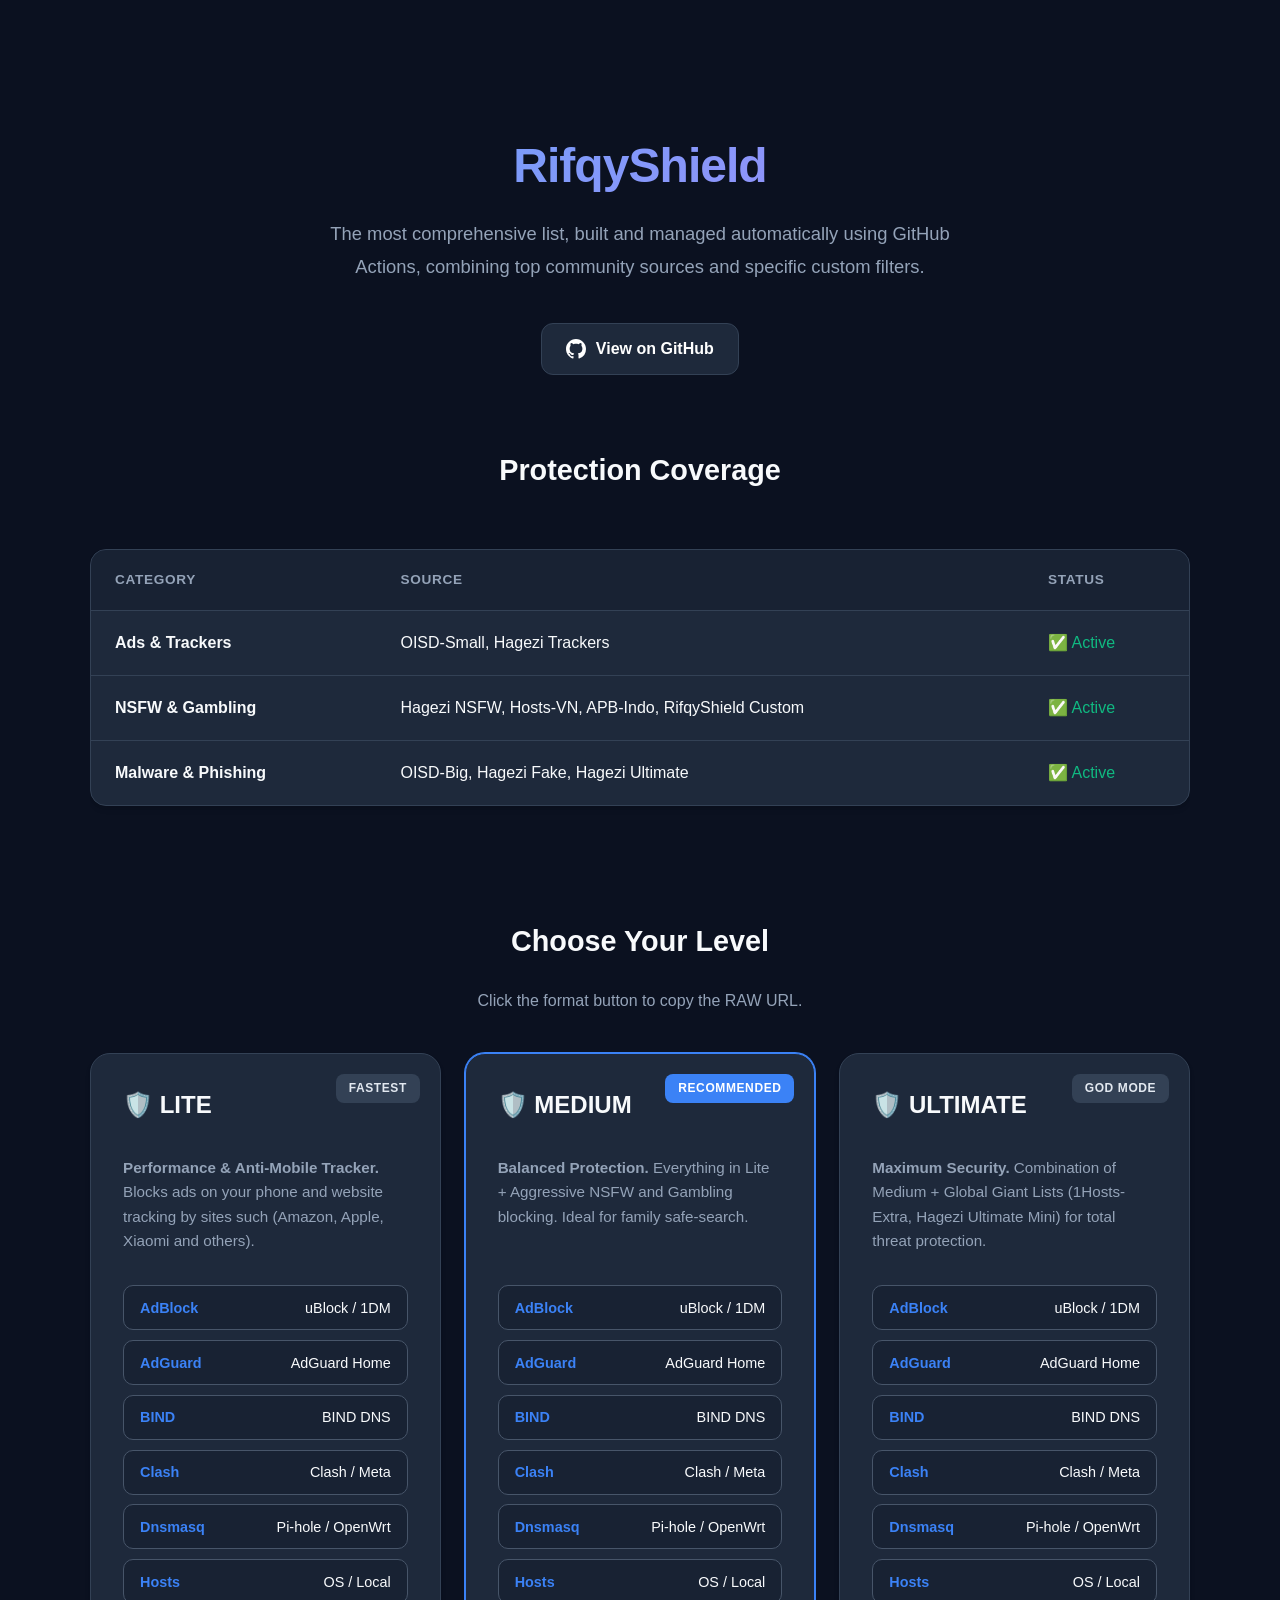
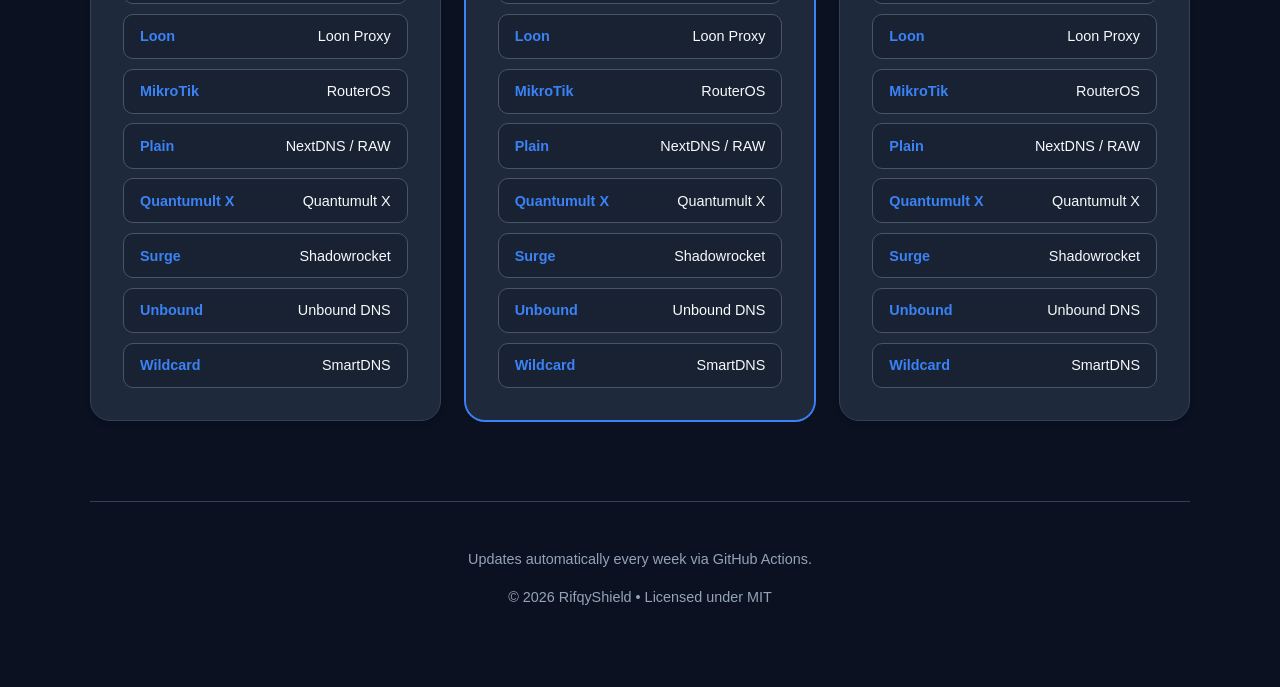
==== index.html @ 80fa1204 "Update index.html" ====
<!DOCTYPE html>
<html lang="en">
<head>
    <meta charset="UTF-8">
    <meta name="viewport" content="width=device-width, initial-scale=1.0">
    <title>RifqyShield</title>
    <meta name="description" content="Comprehensive DNS blocklist with specific focus on Mobile OEM Tracking, Ads, and Malware protection.">
    <style>
        /* UI/UX Upgrade: Modern Color Palette & Variables */
        :root {
            --bg-color: #0b1120; /* Darker, deeper slate for modern feel */
            --card-bg: #1e293b;
            --card-border: #334155;
            --text-main: #f8fafc;
            --text-muted: #94a3b8;
            --accent: #3b82f6;
            --accent-hover: #2563eb;
            --success: #10b981;
            --shadow-sm: 0 4px 6px -1px rgba(0, 0, 0, 0.1), 0 2px 4px -1px rgba(0, 0, 0, 0.06);
            --shadow-lg: 0 20px 25px -5px rgba(0, 0, 0, 0.2), 0 10px 10px -5px rgba(0, 0, 0, 0.1);
        }

        body {
            font-family: -apple-system, BlinkMacSystemFont, "Segoe UI", Roboto, Helvetica, Arial, sans-serif;
            background-color: var(--bg-color);
            color: var(--text-main);
            margin: 0;
            line-height: 1.6;
            -webkit-font-smoothing: antialiased; /* Crisp fonts */
        }

        .container {
            max-width: 1100px; /* Slightly wider for PC */
            margin: 0 auto;
            padding: 2rem 1.5rem;
        }

        /* Hero Section */
        header {
            text-align: center;
            padding: 4rem 0 3rem 0;
        }

        h1 {
            font-size: clamp(2rem, 5vw, 3rem); /* Responsive font size */
            margin-bottom: 0.75rem;
            background: linear-gradient(135deg, #60a5fa, #a78bfa, #3b82f6);
            background-size: 200% auto;
            -webkit-background-clip: text;
            -webkit-text-fill-color: transparent;
            font-weight: 800;
            letter-spacing: -0.02em;
        }

        .subtitle {
            color: var(--text-muted);
            font-size: clamp(1rem, 2vw, 1.15rem);
            max-width: 650px;
            margin: 0 auto 2.5rem auto;
            line-height: 1.8;
        }

        /* GitHub Button */
        .github-btn {
            display: inline-flex;
            align-items: center;
            gap: 0.6rem;
            background: #1e293b;
            padding: 0.75rem 1.5rem;
            border-radius: 12px;
            color: white;
            text-decoration: none;
            font-weight: 600;
            border: 1px solid #334155;
            transition: all 0.3s ease;
        }
        .github-btn:hover {
            background: #334155;
            transform: translateY(-2px);
            box-shadow: var(--shadow-sm);
        }

        /* Features Table */
        .features-table {
            width: 100%;
            border-collapse: separate;
            border-spacing: 0;
            margin: 2rem 0;
            background: var(--card-bg);
            border-radius: 16px;
            border: 1px solid var(--card-border);
            overflow: hidden;
            box-shadow: var(--shadow-sm);
        }

        .features-table th, .features-table td {
            padding: 1.2rem 1.5rem;
            text-align: left;
            border-bottom: 1px solid var(--card-border);
        }

        .features-table tr:last-child td {
            border-bottom: none;
        }

        .features-table th {
            background-color: rgba(15, 23, 42, 0.4);
            color: var(--text-muted);
            font-size: 0.85rem;
            font-weight: 600;
            text-transform: uppercase;
            letter-spacing: 0.05em;
        }

        /* Variants Grid - UI/UX Upgrade for HP/Tablet/PC */
        .variants-grid {
            display: grid;
            /* Mobile: 1 col, Tablet: 2 cols, PC: 3 cols */
            grid-template-columns: repeat(1, 1fr);
            gap: 1.5rem;
            margin-top: 2.5rem;
        }

        @media (min-width: 768px) {
            .variants-grid {
                grid-template-columns: repeat(2, 1fr);
            }
        }

        @media (min-width: 1024px) {
            .variants-grid {
                grid-template-columns: repeat(3, 1fr);
            }
        }

        /* Cards */
        .card {
            background-color: var(--card-bg);
            border-radius: 20px; /* More rounded */
            padding: 2rem;
            border: 1px solid var(--card-border);
            transition: all 0.3s cubic-bezier(0.4, 0, 0.2, 1);
            position: relative;
            display: flex;
            flex-direction: column;
            box-shadow: var(--shadow-sm);
        }

        .card:hover {
            transform: translateY(-6px);
            border-color: var(--accent);
            box-shadow: var(--shadow-lg);
        }

        .card-badge {
            position: absolute;
            top: 1.25rem;
            right: 1.25rem;
            font-size: 0.75rem;
            font-weight: 700;
            padding: 0.3rem 0.8rem;
            border-radius: 8px;
            background: #334155;
            color: #e2e8f0;
            text-transform: uppercase;
            letter-spacing: 0.05em;
        }

        .card h3 {
            margin-top: 0;
            font-size: 1.5rem;
            margin-bottom: 1rem;
        }

        .card p {
            color: var(--text-muted);
            font-size: 0.95rem;
            margin-bottom: 2rem;
            flex-grow: 1; /* Pushes buttons to bottom */
            line-height: 1.6;
        }

        /* Copy Buttons */
        .copy-group {
            display: flex;
            flex-direction: column;
            gap: 0.6rem;
            margin-top: auto;
        }

        .copy-btn {
            background: rgba(15, 23, 42, 0.4);
            border: 1px solid #475569;
            color: var(--text-main);
            padding: 0.85rem 1rem;
            border-radius: 10px;
            cursor: pointer;
            display: flex;
            justify-content: space-between;
            align-items: center;
            font-size: 0.9rem;
            font-family: inherit;
            transition: all 0.2s ease;
        }

        .copy-btn:hover {
            background: #334155;
            border-color: #64748b;
            transform: scale(1.01);
        }

        .copy-btn:active {
            transform: scale(0.98);
        }

        .copy-btn span.format {
            font-weight: 700;
            color: var(--accent);
        }

        /* Footer */
        footer {
            text-align: center;
            margin-top: 5rem;
            padding: 2rem 0;
            color: var(--text-muted);
            font-size: 0.9rem;
            border-top: 1px solid var(--card-border);
        }

        a { color: var(--accent); text-decoration: none; transition: color 0.2s; }
        a:hover { color: var(--accent-hover); text-decoration: underline; }

    </style>
</head>
<body>

<div class="container">
    <header>
        <h1>RifqyShield</h1>
        <p class="subtitle">The most comprehensive list, built and managed automatically using GitHub Actions, combining top community sources and specific custom filters</strong>.</p>
        
        <a href="https://github.com/rydevs29/RifqyShield" class="github-btn" target="_blank">
            <svg height="20" width="20" viewBox="0 0 16 16" fill="white"><path d="M8 0C3.58 0 0 3.58 0 8c0 3.54 2.29 6.53 5.47 7.59.4.07.55-.17.55-.38 0-.19-.01-.82-.01-1.49-2.01.37-2.53-.49-2.69-.94-.09-.23-.48-.94-.82-1.13-.28-.15-.68-.52-.01-.53.63-.01 1.08.58 1.23.82.72 1.21 1.87.87 2.33.66.07-.52.28-.87.51-1.07-1.78-.2-3.64-.89-3.64-3.95 0-.87.31-1.59.82-2.15-.08-.2-.36-1.02.08-2.12 0 0 .67-.21 2.2.82.64-.18 1.32-.27 2-.27.68 0 1.36.09 2 .27 1.53-1.04 2.2-.82 2.2-.82.44 1.1.16 1.92.08 2.12.51.56.82 1.27.82 2.15 0 3.07-1.87 3.75-3.65 3.95.29.25.54.73.54 1.48 0 1.07-.01 1.93-.01 2.2 0 .21.15.46.55.38A8.013 8.013 0 0016 8c0-4.42-3.58-8-8-8z"></path></svg>
            View on GitHub
        </a>
    </header>

    <h2 style="text-align: center; margin-bottom: 1.5rem; font-size: 1.8rem;">Protection Coverage</h2>
    <div style="overflow-x: auto; padding-bottom: 1rem;">
        <table class="features-table">
            <thead>
                <tr>
                    <th>Category</th>
                    <th>Source</th>
                    <th>Status</th>
                </tr>
            </thead>
            <tbody>
                <tr>
                    <td><strong>Ads & Trackers</strong></td>
                    <td>OISD-Small, Hagezi Trackers</td>
                    <td style="color: var(--success); font-weight: 500;">✅ Active</td>
                </tr>
                <tr>
                    <td><strong>NSFW & Gambling</strong></td>
                    <td>Hagezi NSFW, Hosts-VN, APB-Indo, RifqyShield Custom</td>
                    <td style="color: var(--success); font-weight: 500;">✅ Active</td>
                </tr>
                <tr>
                    <td><strong>Malware & Phishing</strong></td>
                    <td>OISD-Big, Hagezi Fake, Hagezi Ultimate</td>
                    <td style="color: var(--success); font-weight: 500;">✅ Active</td>
                </tr>
            </tbody>
        </table>
    </div>

    <h2 style="text-align: center; margin-top: 4rem; font-size: 1.8rem;">Choose Your Level</h2>
    <p style="text-align: center; color: var(--text-muted); margin-bottom: 2rem;">Click the format button to copy the RAW URL.</p>

    <div class="variants-grid">
        
        <div class="card">
            <div class="card-badge">Fastest</div>
            <h3>🛡️ LITE</h3>
            <p><strong>Performance & Anti-Mobile Tracker.</strong> Blocks ads on your phone and website tracking by sites such (Amazon, Apple, Xiaomi and others).</p>
            <div class="copy-group">
                <button class="copy-btn" onclick="copyLink(this, 'lite/adblock.txt')">
                    <span class="format">AdBlock</span> <span>uBlock / 1DM</span>
                </button>
                <button class="copy-btn" onclick="copyLink(this, 'lite/adguard.txt')">
                    <span class="format">AdGuard</span> <span>AdGuard Home</span>
                </button>
                <button class="copy-btn" onclick="copyLink(this, 'lite/bind.conf')">
                    <span class="format">BIND</span> <span>BIND DNS</span>
                </button>
                <button class="copy-btn" onclick="copyLink(this, 'lite/clash.yaml')">
                    <span class="format">Clash</span> <span>Clash / Meta</span>
                </button>
                <button class="copy-btn" onclick="copyLink(this, 'lite/dnsmasq.conf')">
                    <span class="format">Dnsmasq</span> <span>Pi-hole / OpenWrt</span>
                </button>
                <button class="copy-btn" onclick="copyLink(this, 'lite/hosts.txt')">
                    <span class="format">Hosts</span> <span>OS / Local</span>
                </button>
                <button class="copy-btn" onclick="copyLink(this, 'lite/loon.list')">
                    <span class="format">Loon</span> <span>Loon Proxy</span>
                </button>
                <button class="copy-btn" onclick="copyLink(this, 'lite/mikrotik.rsc')">
                    <span class="format">MikroTik</span> <span>RouterOS</span>
                </button>
                <button class="copy-btn" onclick="copyLink(this, 'lite/plain.txt')">
                    <span class="format">Plain</span> <span>NextDNS / RAW</span>
                </button>
                <button class="copy-btn" onclick="copyLink(this, 'lite/quantumultx.list')">
                    <span class="format">Quantumult X</span> <span>Quantumult X</span>
                </button>
                <button class="copy-btn" onclick="copyLink(this, 'lite/surge.list')">
                    <span class="format">Surge</span> <span>Shadowrocket</span>
                </button>
                <button class="copy-btn" onclick="copyLink(this, 'lite/unbound.conf')">
                    <span class="format">Unbound</span> <span>Unbound DNS</span>
                </button>
                <button class="copy-btn" onclick="copyLink(this, 'lite/wildcard.txt')">
                    <span class="format">Wildcard</span> <span>SmartDNS</span>
                </button>
            </div>
        </div>

        <div class="card" style="border-color: var(--accent); box-shadow: 0 0 0 1px var(--accent);">
            <div class="card-badge" style="background: var(--accent); color: white;">Recommended</div>
            <h3>🛡️ MEDIUM</h3>
            <p><strong>Balanced Protection.</strong> Everything in Lite + Aggressive NSFW and Gambling blocking. Ideal for family safe-search.</p>
            <div class="copy-group">
                <button class="copy-btn" onclick="copyLink(this, 'medium/adblock.txt')">
                    <span class="format">AdBlock</span> <span>uBlock / 1DM</span>
                </button>
                <button class="copy-btn" onclick="copyLink(this, 'medium/adguard.txt')">
                    <span class="format">AdGuard</span> <span>AdGuard Home</span>
                </button>
                <button class="copy-btn" onclick="copyLink(this, 'medium/bind.conf')">
                    <span class="format">BIND</span> <span>BIND DNS</span>
                </button>
                <button class="copy-btn" onclick="copyLink(this, 'medium/clash.yaml')">
                    <span class="format">Clash</span> <span>Clash / Meta</span>
                </button>
                <button class="copy-btn" onclick="copyLink(this, 'medium/dnsmasq.conf')">
                    <span class="format">Dnsmasq</span> <span>Pi-hole / OpenWrt</span>
                </button>
                <button class="copy-btn" onclick="copyLink(this, 'medium/hosts.txt')">
                    <span class="format">Hosts</span> <span>OS / Local</span>
                </button>
                <button class="copy-btn" onclick="copyLink(this, 'medium/loon.list')">
                    <span class="format">Loon</span> <span>Loon Proxy</span>
                </button>
                <button class="copy-btn" onclick="copyLink(this, 'medium/mikrotik.rsc')">
                    <span class="format">MikroTik</span> <span>RouterOS</span>
                </button>
                <button class="copy-btn" onclick="copyLink(this, 'medium/plain.txt')">
                    <span class="format">Plain</span> <span>NextDNS / RAW</span>
                </button>
                <button class="copy-btn" onclick="copyLink(this, 'medium/quantumultx.list')">
                    <span class="format">Quantumult X</span> <span>Quantumult X</span>
                </button>
                <button class="copy-btn" onclick="copyLink(this, 'medium/surge.list')">
                    <span class="format">Surge</span> <span>Shadowrocket</span>
                </button>
                <button class="copy-btn" onclick="copyLink(this, 'medium/unbound.conf')">
                    <span class="format">Unbound</span> <span>Unbound DNS</span>
                </button>
                <button class="copy-btn" onclick="copyLink(this, 'medium/wildcard.txt')">
                    <span class="format">Wildcard</span> <span>SmartDNS</span>
                </button>
            </div>
        </div>

        <div class="card">
            <div class="card-badge">God Mode</div>
            <h3>🛡️ ULTIMATE</h3>
            <p><strong>Maximum Security.</strong> Combination of Medium + Global Giant Lists (1Hosts-Extra, Hagezi Ultimate Mini) for total threat protection.</p>
            <div class="copy-group">
                <button class="copy-btn" onclick="copyLink(this, 'ultimate/adblock.txt')">
                    <span class="format">AdBlock</span> <span>uBlock / 1DM</span>
                </button>
                <button class="copy-btn" onclick="copyLink(this, 'ultimate/adguard.txt')">
                    <span class="format">AdGuard</span> <span>AdGuard Home</span>
                </button>
                <button class="copy-btn" onclick="copyLink(this, 'ultimate/bind.conf')">
                    <span class="format">BIND</span> <span>BIND DNS</span>
                </button>
                <button class="copy-btn" onclick="copyLink(this, 'ultimate/clash.yaml')">
                    <span class="format">Clash</span> <span>Clash / Meta</span>
                </button>
                <button class="copy-btn" onclick="copyLink(this, 'ultimate/dnsmasq.conf')">
                    <span class="format">Dnsmasq</span> <span>Pi-hole / OpenWrt</span>
                </button>
                <button class="copy-btn" onclick="copyLink(this, 'ultimate/hosts.txt')">
                    <span class="format">Hosts</span> <span>OS / Local</span>
                </button>
                <button class="copy-btn" onclick="copyLink(this, 'ultimate/loon.list')">
                    <span class="format">Loon</span> <span>Loon Proxy</span>
                </button>
                <button class="copy-btn" onclick="copyLink(this, 'ultimate/mikrotik.rsc')">
                    <span class="format">MikroTik</span> <span>RouterOS</span>
                </button>
                <button class="copy-btn" onclick="copyLink(this, 'ultimate/plain.txt')">
                    <span class="format">Plain</span> <span>NextDNS / RAW</span>
                </button>
                <button class="copy-btn" onclick="copyLink(this, 'ultimate/quantumultx.list')">
                    <span class="format">Quantumult X</span> <span>Quantumult X</span>
                </button>
                <button class="copy-btn" onclick="copyLink(this, 'ultimate/surge.list')">
                    <span class="format">Surge</span> <span>Shadowrocket</span>
                </button>
                <button class="copy-btn" onclick="copyLink(this, 'ultimate/unbound.conf')">
                    <span class="format">Unbound</span> <span>Unbound DNS</span>
                </button>
                <button class="copy-btn" onclick="copyLink(this, 'ultimate/wildcard.txt')">
                    <span class="format">Wildcard</span> <span>SmartDNS</span>
                </button>
            </div>
        </div>

    </div>

    <footer>
        <p>Updates automatically every week via GitHub Actions.</p>
        <p>© 2026 RifqyShield • Licensed under MIT</p>
    </footer>
</div>

<script>
    function copyLink(btn, path) {
        const baseUrl = "https://raw.githubusercontent.com/rydevs29/RifqyShield/main/output/";
        const fullUrl = baseUrl + path;
        
        navigator.clipboard.writeText(fullUrl).then(() => {
            const originalText = btn.innerHTML;
            btn.innerHTML = "<span style='color: #10b981; font-weight: bold;'>Copied! ✅</span>";
            setTimeout(() => {
                btn.innerHTML = originalText;
            }, 1500);
        });
    }
</script>

</body>
</html>
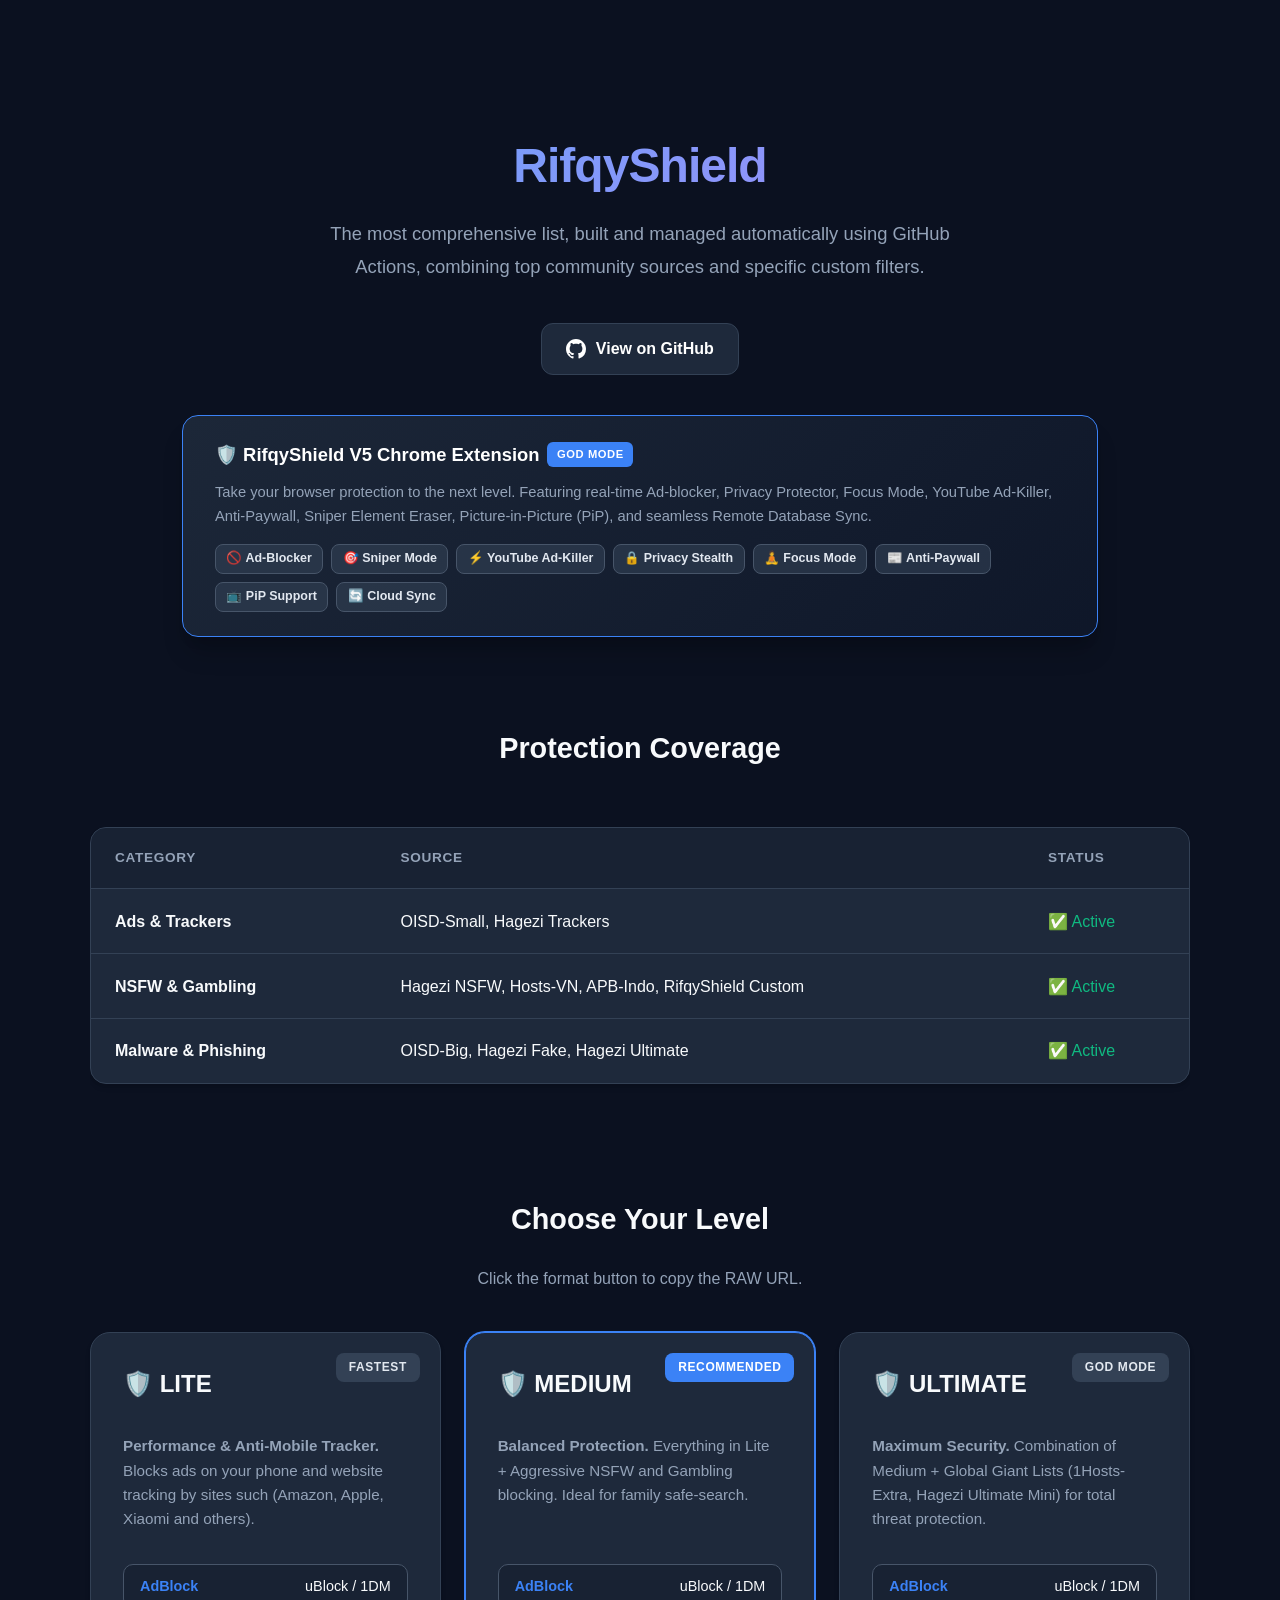
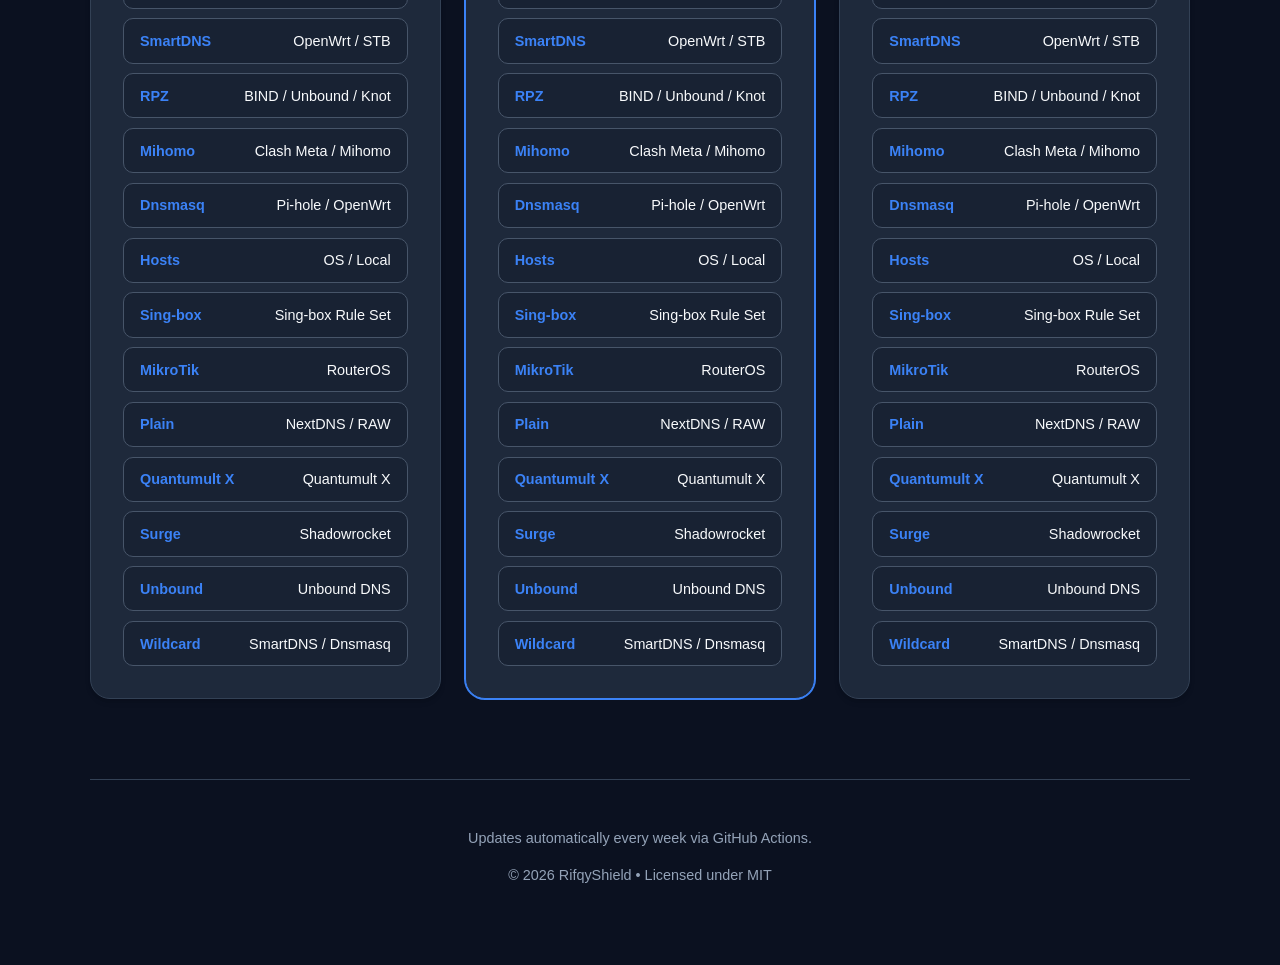
==== commit 0dc4d1f7: "Update index.html" ====
--- a/index.html
+++ b/index.html
@@ -80,6 +80,73 @@
             box-shadow: var(--shadow-sm);
         }
 
+        /* Chrome Extension Banner (V5 God Mode) */
+        .ext-banner {
+            margin: 2.5rem auto 1rem auto;
+            max-width: 850px;
+            background: linear-gradient(135deg, rgba(30, 41, 59, 0.9), rgba(15, 23, 42, 0.9));
+            border: 1px solid var(--accent);
+            border-radius: 16px;
+            padding: 1.5rem 2rem;
+            box-shadow: var(--shadow-lg);
+            text-align: left;
+            display: flex;
+            flex-direction: column;
+            gap: 0.75rem;
+        }
+
+        .ext-banner-header {
+            display: flex;
+            align-items: center;
+            justify-content: space-between;
+            flex-wrap: wrap;
+            gap: 0.5rem;
+        }
+
+        .ext-banner-title {
+            font-size: 1.15rem;
+            font-weight: 700;
+            color: #fff;
+            display: flex;
+            align-items: center;
+            gap: 0.5rem;
+        }
+
+        .ext-badge {
+            background: var(--accent);
+            color: #fff;
+            font-size: 0.7rem;
+            font-weight: 800;
+            padding: 0.2rem 0.6rem;
+            border-radius: 6px;
+            text-transform: uppercase;
+            letter-spacing: 0.05em;
+        }
+
+        .ext-banner-desc {
+            color: var(--text-muted);
+            font-size: 0.92rem;
+            line-height: 1.6;
+            margin: 0;
+        }
+
+        .ext-tags {
+            display: flex;
+            flex-wrap: wrap;
+            gap: 0.5rem;
+            margin-top: 0.25rem;
+        }
+
+        .ext-tag {
+            background: rgba(51, 65, 85, 0.6);
+            border: 1px solid #475569;
+            color: #e2e8f0;
+            font-size: 0.78rem;
+            font-weight: 600;
+            padding: 0.25rem 0.65rem;
+            border-radius: 8px;
+        }
+
         /* Features Table */
         .features-table {
             width: 100%;
@@ -244,6 +311,27 @@
             <svg height="20" width="20" viewBox="0 0 16 16" fill="white"><path d="M8 0C3.58 0 0 3.58 0 8c0 3.54 2.29 6.53 5.47 7.59.4.07.55-.17.55-.38 0-.19-.01-.82-.01-1.49-2.01.37-2.53-.49-2.69-.94-.09-.23-.48-.94-.82-1.13-.28-.15-.68-.52-.01-.53.63-.01 1.08.58 1.23.82.72 1.21 1.87.87 2.33.66.07-.52.28-.87.51-1.07-1.78-.2-3.64-.89-3.64-3.95 0-.87.31-1.59.82-2.15-.08-.2-.36-1.02.08-2.12 0 0 .67-.21 2.2.82.64-.18 1.32-.27 2-.27.68 0 1.36.09 2 .27 1.53-1.04 2.2-.82 2.2-.82.44 1.1.16 1.92.08 2.12.51.56.82 1.27.82 2.15 0 3.07-1.87 3.75-3.65 3.95.29.25.54.73.54 1.48 0 1.07-.01 1.93-.01 2.2 0 .21.15.46.55.38A8.013 8.013 0 0016 8c0-4.42-3.58-8-8-8z"></path></svg>
             View on GitHub
         </a>
+
+        <div class="ext-banner">
+            <div class="ext-banner-header">
+                <div class="ext-banner-title">
+                    🛡️ RifqyShield V5 Chrome Extension <span class="ext-badge">God Mode</span>
+                </div>
+            </div>
+            <p class="ext-banner-desc">
+                Take your browser protection to the next level. Featuring real-time Ad-blocker, Privacy Protector, Focus Mode, YouTube Ad-Killer, Anti-Paywall, Sniper Element Eraser, Picture-in-Picture (PiP), and seamless Remote Database Sync.
+            </p>
+            <div class="ext-tags">
+                <span class="ext-tag">🚫 Ad-Blocker</span>
+                <span class="ext-tag">🎯 Sniper Mode</span>
+                <span class="ext-tag">⚡ YouTube Ad-Killer</span>
+                <span class="ext-tag">🔒 Privacy Stealth</span>
+                <span class="ext-tag">🧘 Focus Mode</span>
+                <span class="ext-tag">📰 Anti-Paywall</span>
+                <span class="ext-tag">📺 PiP Support</span>
+                <span class="ext-tag">🔄 Cloud Sync</span>
+            </div>
+        </div>
     </header>
 
     <h2 style="text-align: center; margin-bottom: 1.5rem; font-size: 1.8rem;">Protection Coverage</h2>
@@ -289,14 +377,14 @@
                 <button class="copy-btn" onclick="copyLink(this, 'lite/adblock.txt')">
                     <span class="format">AdBlock</span> <span>uBlock / 1DM</span>
                 </button>
-                <button class="copy-btn" onclick="copyLink(this, 'lite/adguard.txt')">
-                    <span class="format">AdGuard</span> <span>AdGuard Home</span>
-                </button>
-                <button class="copy-btn" onclick="copyLink(this, 'lite/bind.conf')">
-                    <span class="format">BIND</span> <span>BIND DNS</span>
-                </button>
-                <button class="copy-btn" onclick="copyLink(this, 'lite/clash.yaml')">
-                    <span class="format">Clash</span> <span>Clash / Meta</span>
+                <button class="copy-btn" onclick="copyLink(this, 'lite/smartdns.conf')">
+                    <span class="format">SmartDNS</span> <span>OpenWrt / STB</span>
+                </button>
+                <button class="copy-btn" onclick="copyLink(this, 'lite/rpz.txt')">
+                    <span class="format">RPZ</span> <span>BIND / Unbound / Knot</span>
+                </button>
+                <button class="copy-btn" onclick="copyLink(this, 'lite/mihomo.yaml')">
+                    <span class="format">Mihomo</span> <span>Clash Meta / Mihomo</span>
                 </button>
                 <button class="copy-btn" onclick="copyLink(this, 'lite/dnsmasq.conf')">
                     <span class="format">Dnsmasq</span> <span>Pi-hole / OpenWrt</span>
@@ -304,8 +392,8 @@
                 <button class="copy-btn" onclick="copyLink(this, 'lite/hosts.txt')">
                     <span class="format">Hosts</span> <span>OS / Local</span>
                 </button>
-                <button class="copy-btn" onclick="copyLink(this, 'lite/loon.list')">
-                    <span class="format">Loon</span> <span>Loon Proxy</span>
+                <button class="copy-btn" onclick="copyLink(this, 'lite/singbox.json')">
+                    <span class="format">Sing-box</span> <span>Sing-box Rule Set</span>
                 </button>
                 <button class="copy-btn" onclick="copyLink(this, 'lite/mikrotik.rsc')">
                     <span class="format">MikroTik</span> <span>RouterOS</span>
@@ -323,7 +411,7 @@
                     <span class="format">Unbound</span> <span>Unbound DNS</span>
                 </button>
                 <button class="copy-btn" onclick="copyLink(this, 'lite/wildcard.txt')">
-                    <span class="format">Wildcard</span> <span>SmartDNS</span>
+                    <span class="format">Wildcard</span> <span>SmartDNS / Dnsmasq</span>
                 </button>
             </div>
         </div>
@@ -336,14 +424,14 @@
                 <button class="copy-btn" onclick="copyLink(this, 'medium/adblock.txt')">
                     <span class="format">AdBlock</span> <span>uBlock / 1DM</span>
                 </button>
-                <button class="copy-btn" onclick="copyLink(this, 'medium/adguard.txt')">
-                    <span class="format">AdGuard</span> <span>AdGuard Home</span>
-                </button>
-                <button class="copy-btn" onclick="copyLink(this, 'medium/bind.conf')">
-                    <span class="format">BIND</span> <span>BIND DNS</span>
-                </button>
-                <button class="copy-btn" onclick="copyLink(this, 'medium/clash.yaml')">
-                    <span class="format">Clash</span> <span>Clash / Meta</span>
+                <button class="copy-btn" onclick="copyLink(this, 'medium/smartdns.conf')">
+                    <span class="format">SmartDNS</span> <span>OpenWrt / STB</span>
+                </button>
+                <button class="copy-btn" onclick="copyLink(this, 'medium/rpz.txt')">
+                    <span class="format">RPZ</span> <span>BIND / Unbound / Knot</span>
+                </button>
+                <button class="copy-btn" onclick="copyLink(this, 'medium/mihomo.yaml')">
+                    <span class="format">Mihomo</span> <span>Clash Meta / Mihomo</span>
                 </button>
                 <button class="copy-btn" onclick="copyLink(this, 'medium/dnsmasq.conf')">
                     <span class="format">Dnsmasq</span> <span>Pi-hole / OpenWrt</span>
@@ -351,8 +439,8 @@
                 <button class="copy-btn" onclick="copyLink(this, 'medium/hosts.txt')">
                     <span class="format">Hosts</span> <span>OS / Local</span>
                 </button>
-                <button class="copy-btn" onclick="copyLink(this, 'medium/loon.list')">
-                    <span class="format">Loon</span> <span>Loon Proxy</span>
+                <button class="copy-btn" onclick="copyLink(this, 'medium/singbox.json')">
+                    <span class="format">Sing-box</span> <span>Sing-box Rule Set</span>
                 </button>
                 <button class="copy-btn" onclick="copyLink(this, 'medium/mikrotik.rsc')">
                     <span class="format">MikroTik</span> <span>RouterOS</span>
@@ -370,7 +458,7 @@
                     <span class="format">Unbound</span> <span>Unbound DNS</span>
                 </button>
                 <button class="copy-btn" onclick="copyLink(this, 'medium/wildcard.txt')">
-                    <span class="format">Wildcard</span> <span>SmartDNS</span>
+                    <span class="format">Wildcard</span> <span>SmartDNS / Dnsmasq</span>
                 </button>
             </div>
         </div>
@@ -383,14 +471,14 @@
                 <button class="copy-btn" onclick="copyLink(this, 'ultimate/adblock.txt')">
                     <span class="format">AdBlock</span> <span>uBlock / 1DM</span>
                 </button>
-                <button class="copy-btn" onclick="copyLink(this, 'ultimate/adguard.txt')">
-                    <span class="format">AdGuard</span> <span>AdGuard Home</span>
-                </button>
-                <button class="copy-btn" onclick="copyLink(this, 'ultimate/bind.conf')">
-                    <span class="format">BIND</span> <span>BIND DNS</span>
-                </button>
-                <button class="copy-btn" onclick="copyLink(this, 'ultimate/clash.yaml')">
-                    <span class="format">Clash</span> <span>Clash / Meta</span>
+                <button class="copy-btn" onclick="copyLink(this, 'ultimate/smartdns.conf')">
+                    <span class="format">SmartDNS</span> <span>OpenWrt / STB</span>
+                </button>
+                <button class="copy-btn" onclick="copyLink(this, 'ultimate/rpz.txt')">
+                    <span class="format">RPZ</span> <span>BIND / Unbound / Knot</span>
+                </button>
+                <button class="copy-btn" onclick="copyLink(this, 'ultimate/mihomo.yaml')">
+                    <span class="format">Mihomo</span> <span>Clash Meta / Mihomo</span>
                 </button>
                 <button class="copy-btn" onclick="copyLink(this, 'ultimate/dnsmasq.conf')">
                     <span class="format">Dnsmasq</span> <span>Pi-hole / OpenWrt</span>
@@ -398,8 +486,8 @@
                 <button class="copy-btn" onclick="copyLink(this, 'ultimate/hosts.txt')">
                     <span class="format">Hosts</span> <span>OS / Local</span>
                 </button>
-                <button class="copy-btn" onclick="copyLink(this, 'ultimate/loon.list')">
-                    <span class="format">Loon</span> <span>Loon Proxy</span>
+                <button class="copy-btn" onclick="copyLink(this, 'ultimate/singbox.json')">
+                    <span class="format">Sing-box</span> <span>Sing-box Rule Set</span>
                 </button>
                 <button class="copy-btn" onclick="copyLink(this, 'ultimate/mikrotik.rsc')">
                     <span class="format">MikroTik</span> <span>RouterOS</span>
@@ -417,7 +505,7 @@
                     <span class="format">Unbound</span> <span>Unbound DNS</span>
                 </button>
                 <button class="copy-btn" onclick="copyLink(this, 'ultimate/wildcard.txt')">
-                    <span class="format">Wildcard</span> <span>SmartDNS</span>
+                    <span class="format">Wildcard</span> <span>SmartDNS / Dnsmasq</span>
                 </button>
             </div>
         </div>
@@ -446,4 +534,4 @@
 </script>
 
 </body>
-</html>
+                        </html>
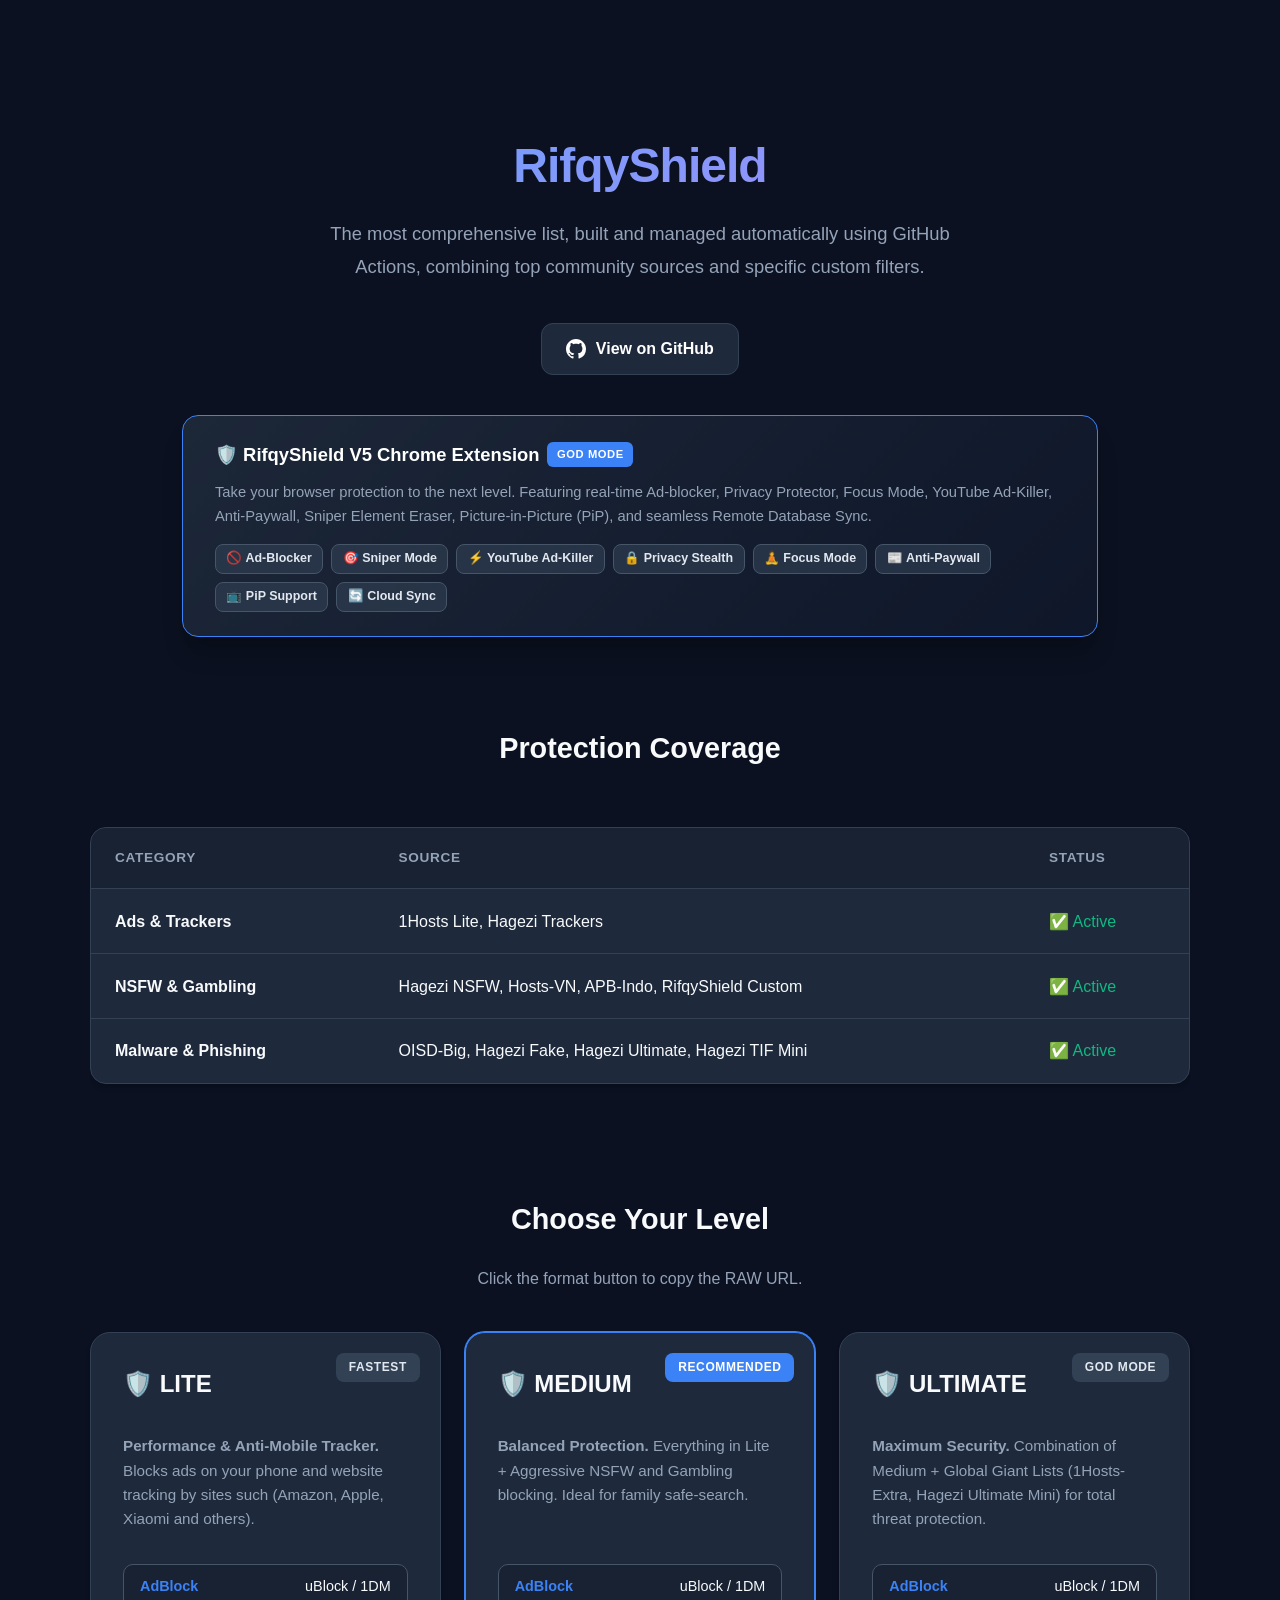
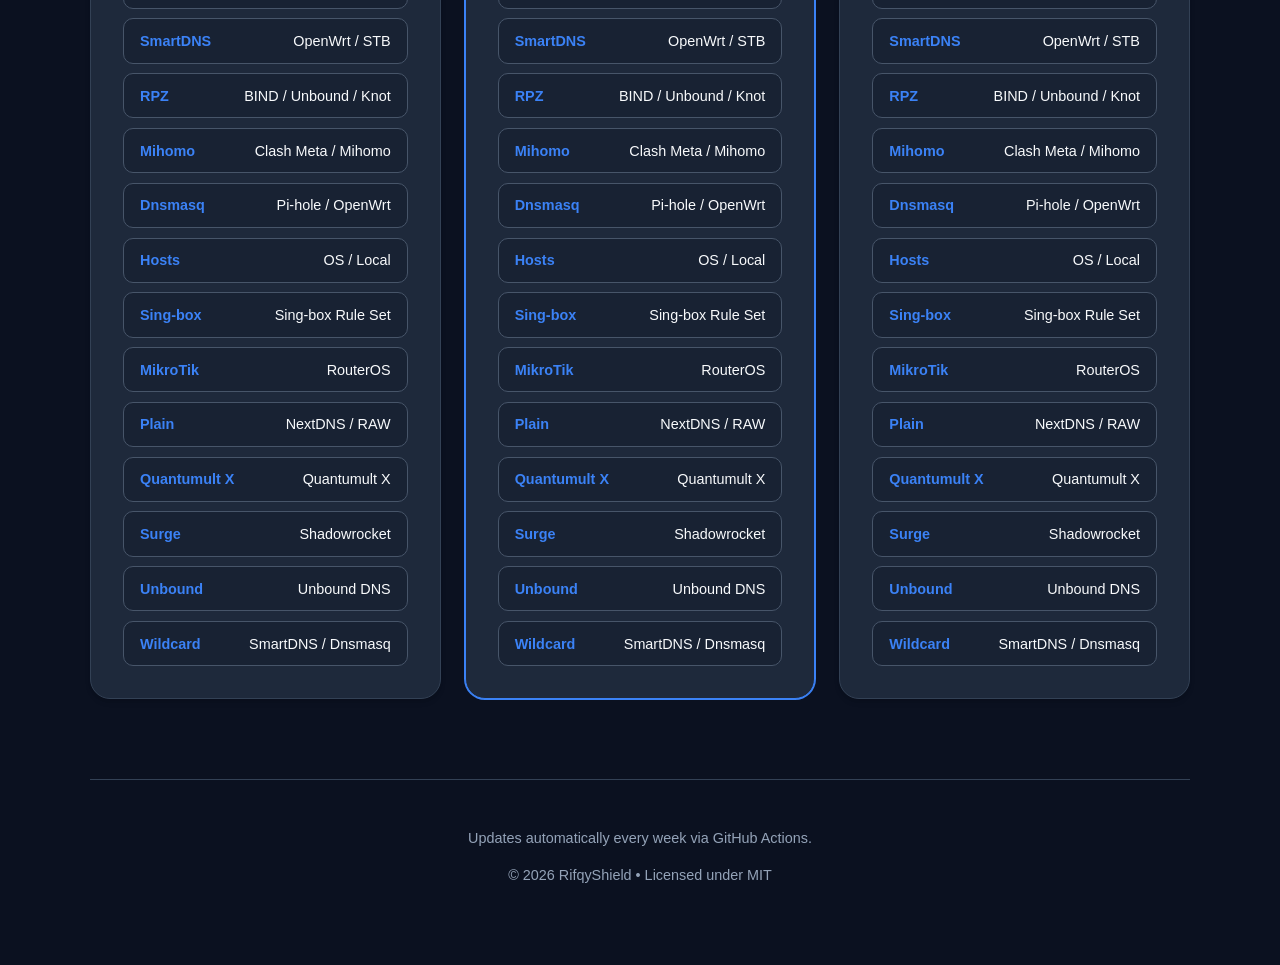
==== commit 0feb6b07: "Update index.html" ====
--- a/index.html
+++ b/index.html
@@ -347,7 +347,7 @@
             <tbody>
                 <tr>
                     <td><strong>Ads & Trackers</strong></td>
-                    <td>OISD-Small, Hagezi Trackers</td>
+                    <td>1Hosts Lite, Hagezi Trackers</td>
                     <td style="color: var(--success); font-weight: 500;">✅ Active</td>
                 </tr>
                 <tr>
@@ -357,7 +357,7 @@
                 </tr>
                 <tr>
                     <td><strong>Malware & Phishing</strong></td>
-                    <td>OISD-Big, Hagezi Fake, Hagezi Ultimate</td>
+                    <td>OISD-Big, Hagezi Fake, Hagezi Ultimate, Hagezi TIF Mini</td>
                     <td style="color: var(--success); font-weight: 500;">✅ Active</td>
                 </tr>
             </tbody>
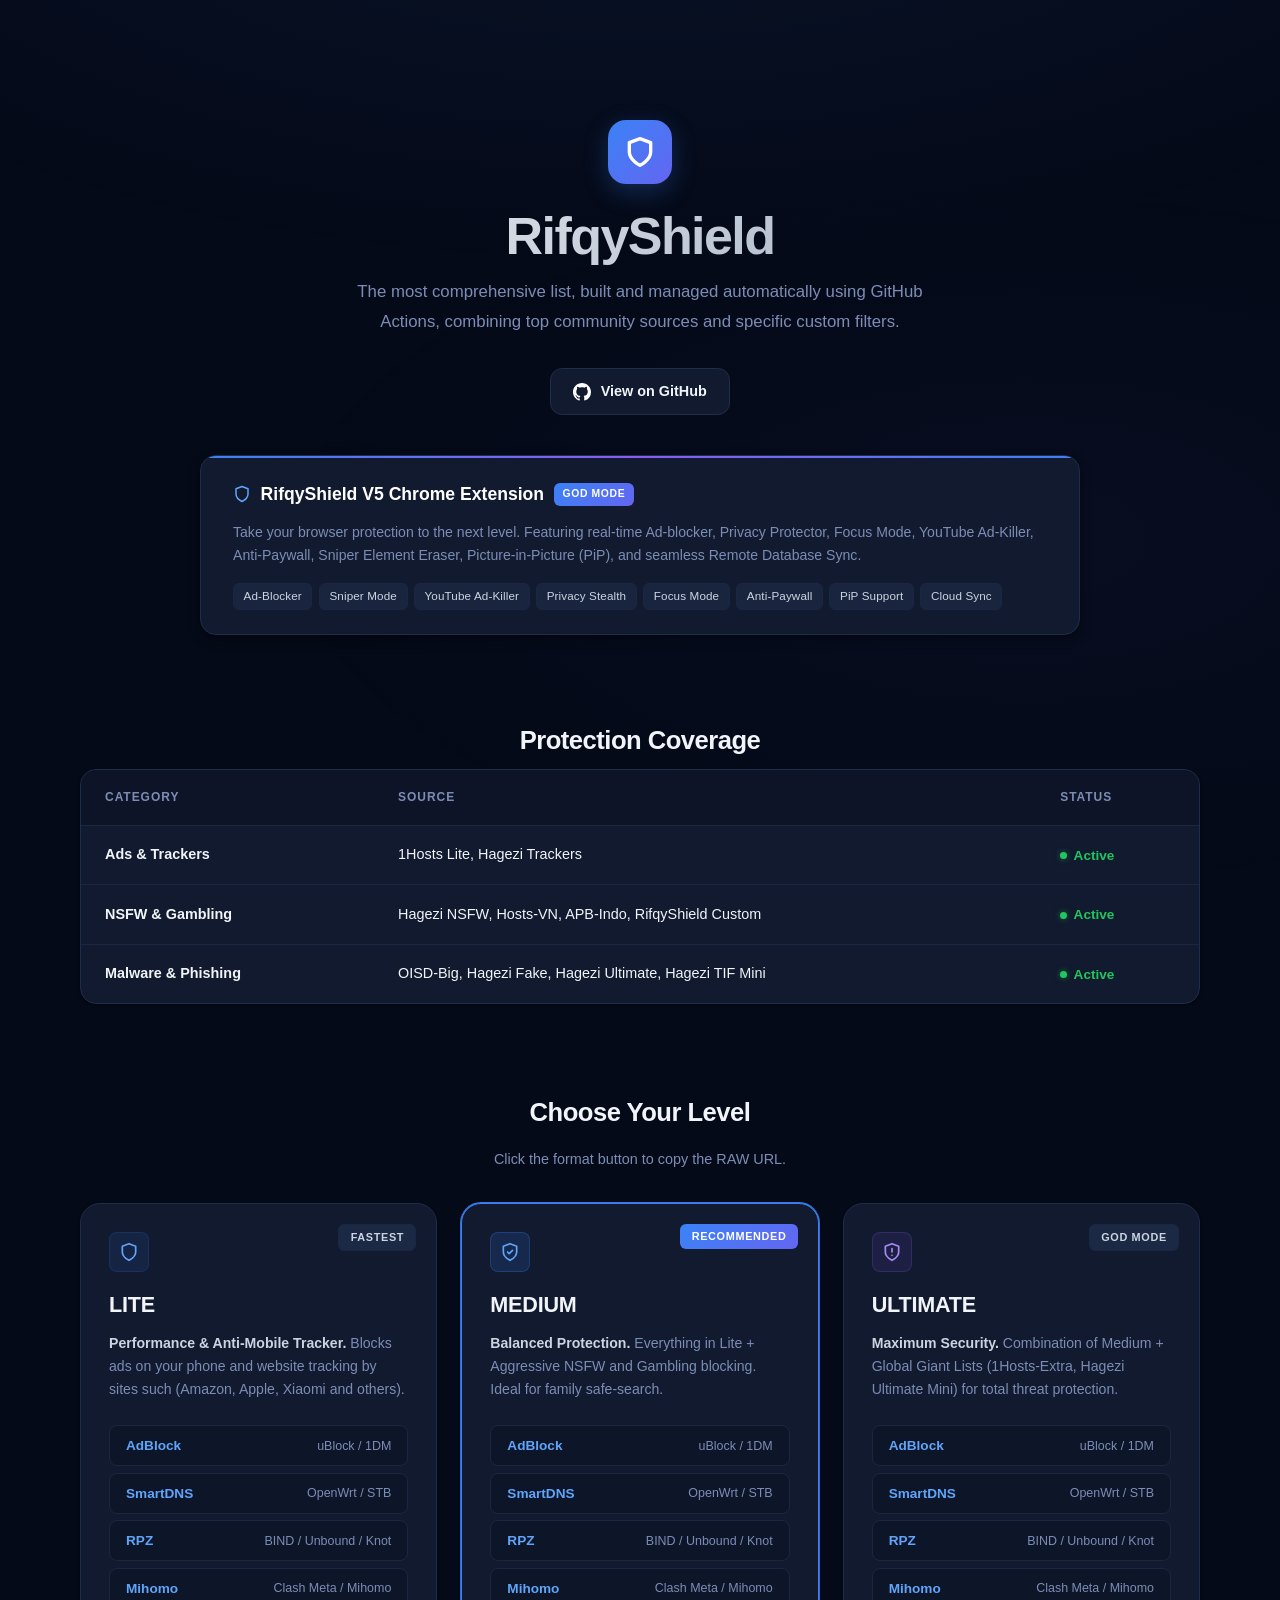
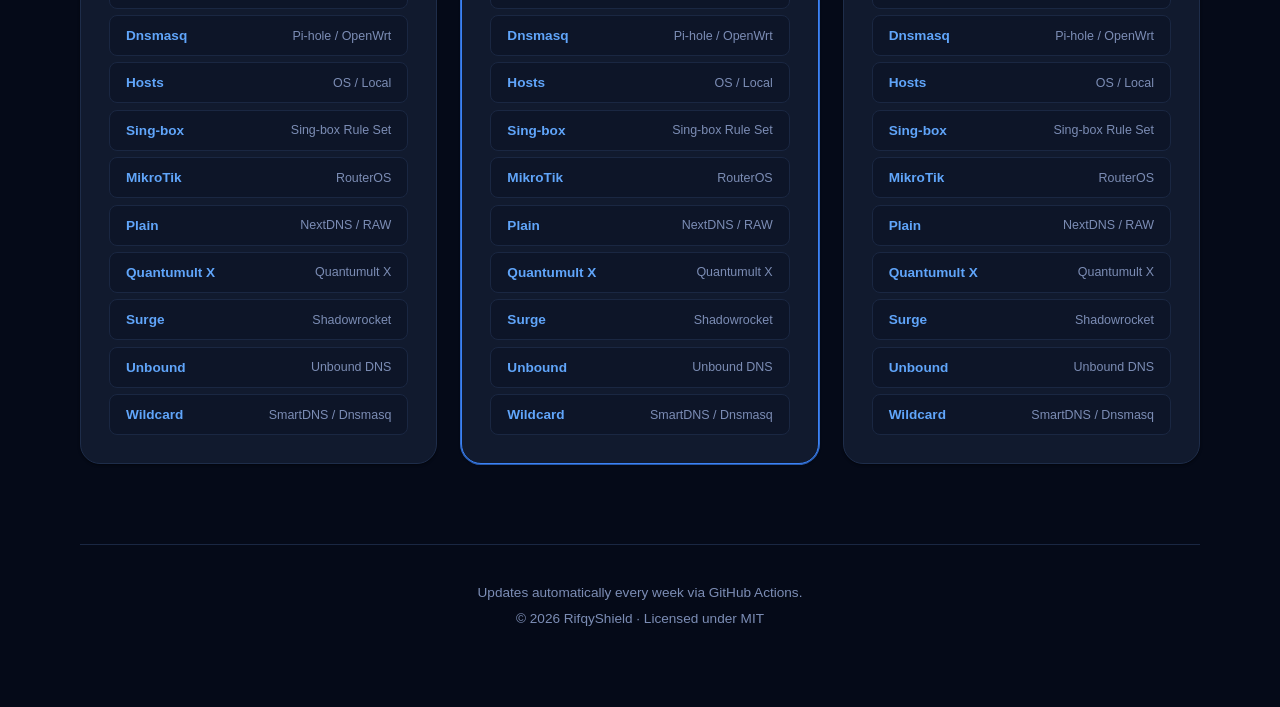
==== commit 219c8137: "Update index.html" ====
--- a/index.html
+++ b/index.html
@@ -8,56 +8,152 @@
     <style>
         /* UI/UX Upgrade: Modern Color Palette & Variables */
         :root {
-            --bg-color: #0b1120; /* Darker, deeper slate for modern feel */
-            --card-bg: #1e293b;
-            --card-border: #334155;
-            --text-main: #f8fafc;
-            --text-muted: #94a3b8;
+            --bg-color: #050a18;
+            --bg-surface: #0c1225;
+            --card-bg: #111a2e;
+            --card-bg-hover: #162038;
+            --card-border: #1e2d4a;
+            --card-border-hover: #3b82f6;
+            --text-main: #f1f5f9;
+            --text-secondary: #cbd5e1;
+            --text-muted: #7c8db5;
             --accent: #3b82f6;
+            --accent-light: #60a5fa;
             --accent-hover: #2563eb;
-            --success: #10b981;
-            --shadow-sm: 0 4px 6px -1px rgba(0, 0, 0, 0.1), 0 2px 4px -1px rgba(0, 0, 0, 0.06);
-            --shadow-lg: 0 20px 25px -5px rgba(0, 0, 0, 0.2), 0 10px 10px -5px rgba(0, 0, 0, 0.1);
+            --accent-glow: rgba(59, 130, 246, 0.15);
+            --success: #22c55e;
+            --success-bg: rgba(34, 197, 94, 0.1);
+            --border-subtle: #1a2742;
+            --shadow-sm: 0 1px 3px rgba(0,0,0,0.3), 0 1px 2px rgba(0,0,0,0.2);
+            --shadow-md: 0 4px 12px rgba(0,0,0,0.3), 0 2px 6px rgba(0,0,0,0.2);
+            --shadow-lg: 0 12px 40px rgba(0,0,0,0.4), 0 4px 12px rgba(0,0,0,0.3);
+            --shadow-glow: 0 0 30px rgba(59,130,246,0.1);
+            --radius-sm: 8px;
+            --radius-md: 12px;
+            --radius-lg: 16px;
+            --radius-xl: 20px;
+            --transition: 0.25s cubic-bezier(0.4, 0, 0.2, 1);
+        }
+
+        *, *::before, *::after {
+            box-sizing: border-box;
         }
 
         body {
-            font-family: -apple-system, BlinkMacSystemFont, "Segoe UI", Roboto, Helvetica, Arial, sans-serif;
+            font-family: 'Inter', -apple-system, BlinkMacSystemFont, "Segoe UI", Roboto, Helvetica, Arial, sans-serif;
             background-color: var(--bg-color);
             color: var(--text-main);
             margin: 0;
             line-height: 1.6;
-            -webkit-font-smoothing: antialiased; /* Crisp fonts */
+            -webkit-font-smoothing: antialiased;
+            -moz-osx-font-smoothing: grayscale;
+            overflow-x: hidden;
+        }
+
+        /* Subtle background pattern */
+        body::before {
+            content: '';
+            position: fixed;
+            top: 0;
+            left: 0;
+            right: 0;
+            bottom: 0;
+            background:
+                radial-gradient(ellipse 80% 50% at 50% -20%, rgba(59,130,246,0.08), transparent),
+                radial-gradient(ellipse 60% 40% at 80% 60%, rgba(99,102,241,0.04), transparent);
+            pointer-events: none;
+            z-index: 0;
         }
 
         .container {
-            max-width: 1100px; /* Slightly wider for PC */
+            max-width: 1200px;
             margin: 0 auto;
-            padding: 2rem 1.5rem;
+            padding: 1.5rem 1rem;
+            position: relative;
+            z-index: 1;
+        }
+
+        @media (min-width: 768px) {
+            .container {
+                padding: 2rem 2rem;
+            }
+        }
+
+        @media (min-width: 1024px) {
+            .container {
+                padding: 2.5rem 2.5rem;
+            }
         }
 
         /* Hero Section */
         header {
             text-align: center;
-            padding: 4rem 0 3rem 0;
+            padding: 3rem 0 2rem 0;
+        }
+
+        @media (min-width: 768px) {
+            header {
+                padding: 4rem 0 2.5rem 0;
+            }
+        }
+
+        @media (min-width: 1024px) {
+            header {
+                padding: 5rem 0 3rem 0;
+            }
+        }
+
+        .logo-mark {
+            display: inline-flex;
+            align-items: center;
+            justify-content: center;
+            width: 56px;
+            height: 56px;
+            border-radius: 16px;
+            background: linear-gradient(135deg, var(--accent), #6366f1);
+            margin-bottom: 1.5rem;
+            box-shadow: 0 8px 24px rgba(59,130,246,0.25);
+        }
+
+        @media (min-width: 768px) {
+            .logo-mark {
+                width: 64px;
+                height: 64px;
+                border-radius: 18px;
+            }
+        }
+
+        .logo-mark svg {
+            width: 28px;
+            height: 28px;
+        }
+
+        @media (min-width: 768px) {
+            .logo-mark svg {
+                width: 32px;
+                height: 32px;
+            }
         }
 
         h1 {
-            font-size: clamp(2rem, 5vw, 3rem); /* Responsive font size */
-            margin-bottom: 0.75rem;
-            background: linear-gradient(135deg, #60a5fa, #a78bfa, #3b82f6);
-            background-size: 200% auto;
+            font-size: clamp(1.75rem, 5vw, 3.25rem);
+            margin: 0 0 0.75rem 0;
+            background: linear-gradient(135deg, #f8fafc 0%, #94a3b8 100%);
             -webkit-background-clip: text;
             -webkit-text-fill-color: transparent;
+            background-clip: text;
             font-weight: 800;
-            letter-spacing: -0.02em;
+            letter-spacing: -0.03em;
+            line-height: 1.1;
         }
 
         .subtitle {
             color: var(--text-muted);
-            font-size: clamp(1rem, 2vw, 1.15rem);
-            max-width: 650px;
-            margin: 0 auto 2.5rem auto;
-            line-height: 1.8;
+            font-size: clamp(0.9rem, 2vw, 1.05rem);
+            max-width: 580px;
+            margin: 0 auto 2rem auto;
+            line-height: 1.75;
+            font-weight: 400;
         }
 
         /* GitHub Button */
@@ -65,34 +161,56 @@
             display: inline-flex;
             align-items: center;
             gap: 0.6rem;
-            background: #1e293b;
-            padding: 0.75rem 1.5rem;
-            border-radius: 12px;
-            color: white;
+            background: var(--card-bg);
+            padding: 0.7rem 1.4rem;
+            border-radius: var(--radius-md);
+            color: var(--text-main);
             text-decoration: none;
             font-weight: 600;
-            border: 1px solid #334155;
-            transition: all 0.3s ease;
+            font-size: 0.9rem;
+            border: 1px solid var(--card-border);
+            transition: all var(--transition);
         }
         .github-btn:hover {
-            background: #334155;
+            background: var(--card-bg-hover);
+            border-color: #334155;
             transform: translateY(-2px);
-            box-shadow: var(--shadow-sm);
-        }
-
-        /* Chrome Extension Banner (V5 God Mode) */
+            box-shadow: var(--shadow-md);
+            text-decoration: none;
+            color: var(--text-main);
+        }
+
+        /* Chrome Extension Banner */
         .ext-banner {
             margin: 2.5rem auto 1rem auto;
-            max-width: 850px;
-            background: linear-gradient(135deg, rgba(30, 41, 59, 0.9), rgba(15, 23, 42, 0.9));
-            border: 1px solid var(--accent);
-            border-radius: 16px;
-            padding: 1.5rem 2rem;
-            box-shadow: var(--shadow-lg);
+            max-width: 880px;
+            background: var(--card-bg);
+            border: 1px solid var(--card-border);
+            border-radius: var(--radius-lg);
+            padding: 1.25rem 1.25rem;
+            box-shadow: var(--shadow-md);
             text-align: left;
             display: flex;
             flex-direction: column;
             gap: 0.75rem;
+            position: relative;
+            overflow: hidden;
+        }
+
+        .ext-banner::before {
+            content: '';
+            position: absolute;
+            top: 0;
+            left: 0;
+            right: 0;
+            height: 2px;
+            background: linear-gradient(90deg, var(--accent), #8b5cf6, var(--accent));
+        }
+
+        @media (min-width: 768px) {
+            .ext-banner {
+                padding: 1.5rem 2rem;
+            }
         }
 
         .ext-banner-header {
@@ -104,66 +222,106 @@
         }
 
         .ext-banner-title {
-            font-size: 1.15rem;
+            font-size: 1rem;
             font-weight: 700;
             color: #fff;
             display: flex;
             align-items: center;
-            gap: 0.5rem;
+            gap: 0.6rem;
+        }
+
+        @media (min-width: 768px) {
+            .ext-banner-title {
+                font-size: 1.1rem;
+            }
         }
 
         .ext-badge {
-            background: var(--accent);
+            background: linear-gradient(135deg, var(--accent), #6366f1);
             color: #fff;
-            font-size: 0.7rem;
-            font-weight: 800;
-            padding: 0.2rem 0.6rem;
+            font-size: 0.65rem;
+            font-weight: 700;
+            padding: 0.2rem 0.55rem;
             border-radius: 6px;
             text-transform: uppercase;
-            letter-spacing: 0.05em;
+            letter-spacing: 0.06em;
         }
 
         .ext-banner-desc {
             color: var(--text-muted);
-            font-size: 0.92rem;
-            line-height: 1.6;
+            font-size: 0.88rem;
+            line-height: 1.65;
             margin: 0;
         }
 
         .ext-tags {
             display: flex;
             flex-wrap: wrap;
-            gap: 0.5rem;
+            gap: 0.4rem;
             margin-top: 0.25rem;
         }
 
         .ext-tag {
-            background: rgba(51, 65, 85, 0.6);
-            border: 1px solid #475569;
-            color: #e2e8f0;
-            font-size: 0.78rem;
-            font-weight: 600;
-            padding: 0.25rem 0.65rem;
-            border-radius: 8px;
+            background: rgba(30, 45, 74, 0.6);
+            border: 1px solid var(--border-subtle);
+            color: var(--text-secondary);
+            font-size: 0.73rem;
+            font-weight: 500;
+            padding: 0.2rem 0.6rem;
+            border-radius: 6px;
+            letter-spacing: 0.01em;
+        }
+
+        /* Section Headings */
+        .section-heading {
+            text-align: center;
+            margin-bottom: 0.5rem;
+            font-size: clamp(1.25rem, 3vw, 1.6rem);
+            font-weight: 700;
+            letter-spacing: -0.02em;
+            color: var(--text-main);
+        }
+
+        .section-sub {
+            text-align: center;
+            color: var(--text-muted);
+            margin-bottom: 1.75rem;
+            font-size: 0.9rem;
         }
 
         /* Features Table */
+        .table-wrapper {
+            overflow-x: auto;
+            -webkit-overflow-scrolling: touch;
+            padding-bottom: 0.5rem;
+            margin: 0 -0.5rem;
+            padding-left: 0.5rem;
+            padding-right: 0.5rem;
+        }
+
         .features-table {
             width: 100%;
+            min-width: 480px;
             border-collapse: separate;
             border-spacing: 0;
-            margin: 2rem 0;
+            margin: 0 0 2rem 0;
             background: var(--card-bg);
-            border-radius: 16px;
+            border-radius: var(--radius-lg);
             border: 1px solid var(--card-border);
             overflow: hidden;
             box-shadow: var(--shadow-sm);
         }
 
         .features-table th, .features-table td {
-            padding: 1.2rem 1.5rem;
+            padding: 0.9rem 1.2rem;
             text-align: left;
-            border-bottom: 1px solid var(--card-border);
+            border-bottom: 1px solid var(--border-subtle);
+        }
+
+        @media (min-width: 768px) {
+            .features-table th, .features-table td {
+                padding: 1.1rem 1.5rem;
+            }
         }
 
         .features-table tr:last-child td {
@@ -171,109 +329,198 @@
         }
 
         .features-table th {
-            background-color: rgba(15, 23, 42, 0.4);
+            background-color: rgba(10, 17, 35, 0.6);
             color: var(--text-muted);
-            font-size: 0.85rem;
+            font-size: 0.75rem;
             font-weight: 600;
             text-transform: uppercase;
-            letter-spacing: 0.05em;
-        }
-
-        /* Variants Grid - UI/UX Upgrade for HP/Tablet/PC */
+            letter-spacing: 0.08em;
+        }
+
+        .features-table td {
+            font-size: 0.9rem;
+        }
+
+        .features-table td strong {
+            color: var(--text-main);
+            font-weight: 600;
+        }
+
+        .status-active {
+            display: inline-flex;
+            align-items: center;
+            gap: 0.4rem;
+            color: var(--success);
+            font-weight: 600;
+            font-size: 0.85rem;
+        }
+
+        .status-dot {
+            width: 7px;
+            height: 7px;
+            border-radius: 50%;
+            background: var(--success);
+            display: inline-block;
+            box-shadow: 0 0 6px rgba(34,197,94,0.5);
+        }
+
+        /* Variants Grid */
         .variants-grid {
             display: grid;
-            /* Mobile: 1 col, Tablet: 2 cols, PC: 3 cols */
-            grid-template-columns: repeat(1, 1fr);
-            gap: 1.5rem;
-            margin-top: 2.5rem;
+            grid-template-columns: 1fr;
+            gap: 1.25rem;
+            margin-top: 2rem;
         }
 
         @media (min-width: 768px) {
             .variants-grid {
                 grid-template-columns: repeat(2, 1fr);
+                gap: 1.5rem;
             }
         }
 
         @media (min-width: 1024px) {
             .variants-grid {
                 grid-template-columns: repeat(3, 1fr);
+                gap: 1.5rem;
             }
         }
 
         /* Cards */
         .card {
             background-color: var(--card-bg);
-            border-radius: 20px; /* More rounded */
-            padding: 2rem;
+            border-radius: var(--radius-xl);
+            padding: 1.5rem;
             border: 1px solid var(--card-border);
-            transition: all 0.3s cubic-bezier(0.4, 0, 0.2, 1);
+            transition: all var(--transition);
             position: relative;
             display: flex;
             flex-direction: column;
             box-shadow: var(--shadow-sm);
         }
 
+        @media (min-width: 768px) {
+            .card {
+                padding: 1.75rem;
+            }
+        }
+
         .card:hover {
-            transform: translateY(-6px);
+            transform: translateY(-4px);
+            border-color: var(--card-border-hover);
+            box-shadow: var(--shadow-lg), var(--shadow-glow);
+        }
+
+        .card--featured {
             border-color: var(--accent);
-            box-shadow: var(--shadow-lg);
+            box-shadow: var(--shadow-sm), 0 0 0 1px var(--accent);
+        }
+
+        .card--featured:hover {
+            box-shadow: var(--shadow-lg), 0 0 40px rgba(59,130,246,0.15);
         }
 
         .card-badge {
             position: absolute;
             top: 1.25rem;
             right: 1.25rem;
-            font-size: 0.75rem;
+            font-size: 0.68rem;
             font-weight: 700;
-            padding: 0.3rem 0.8rem;
-            border-radius: 8px;
-            background: #334155;
-            color: #e2e8f0;
+            padding: 0.25rem 0.7rem;
+            border-radius: 6px;
+            background: rgba(30,45,74,0.8);
+            color: var(--text-secondary);
             text-transform: uppercase;
-            letter-spacing: 0.05em;
+            letter-spacing: 0.06em;
+            border: 1px solid var(--border-subtle);
+        }
+
+        .card-badge--accent {
+            background: linear-gradient(135deg, var(--accent), #6366f1);
+            color: white;
+            border: none;
+        }
+
+        .card-icon {
+            width: 40px;
+            height: 40px;
+            border-radius: var(--radius-sm);
+            display: flex;
+            align-items: center;
+            justify-content: center;
+            margin-bottom: 1rem;
+            background: rgba(59,130,246,0.1);
+            border: 1px solid rgba(59,130,246,0.15);
+        }
+
+        .card-icon svg {
+            width: 20px;
+            height: 20px;
+            color: var(--accent-light);
         }
 
         .card h3 {
-            margin-top: 0;
-            font-size: 1.5rem;
-            margin-bottom: 1rem;
+            margin: 0 0 0.6rem 0;
+            font-size: 1.25rem;
+            font-weight: 700;
+            letter-spacing: -0.01em;
+            color: var(--text-main);
+        }
+
+        @media (min-width: 768px) {
+            .card h3 {
+                font-size: 1.35rem;
+            }
         }
 
         .card p {
             color: var(--text-muted);
-            font-size: 0.95rem;
-            margin-bottom: 2rem;
-            flex-grow: 1; /* Pushes buttons to bottom */
-            line-height: 1.6;
+            font-size: 0.88rem;
+            margin: 0 0 1.5rem 0;
+            flex-grow: 1;
+            line-height: 1.65;
+        }
+
+        .card p strong {
+            color: var(--text-secondary);
+            font-weight: 600;
         }
 
         /* Copy Buttons */
         .copy-group {
             display: flex;
             flex-direction: column;
-            gap: 0.6rem;
+            gap: 0.4rem;
             margin-top: auto;
         }
 
         .copy-btn {
-            background: rgba(15, 23, 42, 0.4);
-            border: 1px solid #475569;
-            color: var(--text-main);
-            padding: 0.85rem 1rem;
-            border-radius: 10px;
+            background: rgba(10, 17, 35, 0.5);
+            border: 1px solid var(--border-subtle);
+            color: var(--text-secondary);
+            padding: 0.65rem 0.85rem;
+            border-radius: var(--radius-sm);
             cursor: pointer;
             display: flex;
             justify-content: space-between;
             align-items: center;
-            font-size: 0.9rem;
+            font-size: 0.82rem;
             font-family: inherit;
             transition: all 0.2s ease;
+            gap: 0.5rem;
+        }
+
+        @media (min-width: 768px) {
+            .copy-btn {
+                padding: 0.75rem 1rem;
+                font-size: 0.85rem;
+            }
         }
 
         .copy-btn:hover {
-            background: #334155;
-            border-color: #64748b;
-            transform: scale(1.01);
+            background: var(--card-bg-hover);
+            border-color: #2d4060;
+            color: var(--text-main);
         }
 
         .copy-btn:active {
@@ -282,60 +529,125 @@
 
         .copy-btn span.format {
             font-weight: 700;
-            color: var(--accent);
+            color: var(--accent-light);
+            white-space: nowrap;
+        }
+
+        .copy-btn span:last-child {
+            color: var(--text-muted);
+            font-size: 0.78rem;
+            text-align: right;
         }
 
         /* Footer */
         footer {
             text-align: center;
-            margin-top: 5rem;
+            margin-top: 4rem;
             padding: 2rem 0;
             color: var(--text-muted);
-            font-size: 0.9rem;
-            border-top: 1px solid var(--card-border);
-        }
-
-        a { color: var(--accent); text-decoration: none; transition: color 0.2s; }
-        a:hover { color: var(--accent-hover); text-decoration: underline; }
-
+            font-size: 0.85rem;
+            border-top: 1px solid var(--border-subtle);
+        }
+
+        @media (min-width: 768px) {
+            footer {
+                margin-top: 5rem;
+            }
+        }
+
+        footer p {
+            margin: 0.3rem 0;
+        }
+
+        a { color: var(--accent-light); text-decoration: none; transition: color 0.2s; }
+        a:hover { color: var(--accent); text-decoration: none; }
+
+        /* Toast notification */
+        .toast {
+            position: fixed;
+            bottom: 1.5rem;
+            left: 50%;
+            transform: translateX(-50%) translateY(100px);
+            background: var(--card-bg);
+            border: 1px solid var(--success);
+            color: var(--success);
+            padding: 0.65rem 1.25rem;
+            border-radius: var(--radius-md);
+            font-size: 0.85rem;
+            font-weight: 600;
+            box-shadow: var(--shadow-lg);
+            z-index: 1000;
+            opacity: 0;
+            transition: all 0.3s cubic-bezier(0.4, 0, 0.2, 1);
+            pointer-events: none;
+        }
+
+        .toast.show {
+            transform: translateX(-50%) translateY(0);
+            opacity: 1;
+        }
+
+        /* Scrollbar */
+        ::-webkit-scrollbar {
+            width: 6px;
+            height: 6px;
+        }
+        ::-webkit-scrollbar-track {
+            background: transparent;
+        }
+        ::-webkit-scrollbar-thumb {
+            background: var(--border-subtle);
+            border-radius: 3px;
+        }
+        ::-webkit-scrollbar-thumb:hover {
+            background: #2d4060;
+        }
     </style>
 </head>
 <body>
 
 <div class="container">
     <header>
+        <div class="logo-mark">
+            <svg viewBox="0 0 24 24" fill="none" stroke="white" stroke-width="2.5" stroke-linecap="round" stroke-linejoin="round">
+                <path d="M12 22s8-4 8-10V5l-8-3-8 3v7c0 6 8 10 8 10z"/>
+            </svg>
+        </div>
         <h1>RifqyShield</h1>
-        <p class="subtitle">The most comprehensive list, built and managed automatically using GitHub Actions, combining top community sources and specific custom filters</strong>.</p>
+        <p class="subtitle">The most comprehensive list, built and managed automatically using GitHub Actions, combining top community sources and specific custom filters.</p>
         
         <a href="https://github.com/rydevs29/RifqyShield" class="github-btn" target="_blank">
-            <svg height="20" width="20" viewBox="0 0 16 16" fill="white"><path d="M8 0C3.58 0 0 3.58 0 8c0 3.54 2.29 6.53 5.47 7.59.4.07.55-.17.55-.38 0-.19-.01-.82-.01-1.49-2.01.37-2.53-.49-2.69-.94-.09-.23-.48-.94-.82-1.13-.28-.15-.68-.52-.01-.53.63-.01 1.08.58 1.23.82.72 1.21 1.87.87 2.33.66.07-.52.28-.87.51-1.07-1.78-.2-3.64-.89-3.64-3.95 0-.87.31-1.59.82-2.15-.08-.2-.36-1.02.08-2.12 0 0 .67-.21 2.2.82.64-.18 1.32-.27 2-.27.68 0 1.36.09 2 .27 1.53-1.04 2.2-.82 2.2-.82.44 1.1.16 1.92.08 2.12.51.56.82 1.27.82 2.15 0 3.07-1.87 3.75-3.65 3.95.29.25.54.73.54 1.48 0 1.07-.01 1.93-.01 2.2 0 .21.15.46.55.38A8.013 8.013 0 0016 8c0-4.42-3.58-8-8-8z"></path></svg>
+            <svg height="18" width="18" viewBox="0 0 16 16" fill="white"><path d="M8 0C3.58 0 0 3.58 0 8c0 3.54 2.29 6.53 5.47 7.59.4.07.55-.17.55-.38 0-.19-.01-.82-.01-1.49-2.01.37-2.53-.49-2.69-.94-.09-.23-.48-.94-.82-1.13-.28-.15-.68-.52-.01-.53.63-.01 1.08.58 1.23.82.72 1.21 1.87.87 2.33.66.07-.52.28-.87.51-1.07-1.78-.2-3.64-.89-3.64-3.95 0-.87.31-1.59.82-2.15-.08-.2-.36-1.02.08-2.12 0 0 .67-.21 2.2.82.64-.18 1.32-.27 2-.27.68 0 1.36.09 2 .27 1.53-1.04 2.2-.82 2.2-.82.44 1.1.16 1.92.08 2.12.51.56.82 1.27.82 2.15 0 3.07-1.87 3.75-3.65 3.95.29.25.54.73.54 1.48 0 1.07-.01 1.93-.01 2.2 0 .21.15.46.55.38A8.013 8.013 0 0016 8c0-4.42-3.58-8-8-8z"></path></svg>
             View on GitHub
         </a>
 
         <div class="ext-banner">
             <div class="ext-banner-header">
                 <div class="ext-banner-title">
-                    🛡️ RifqyShield V5 Chrome Extension <span class="ext-badge">God Mode</span>
+                    <svg width="18" height="18" viewBox="0 0 24 24" fill="none" stroke="currentColor" stroke-width="2" stroke-linecap="round" stroke-linejoin="round" style="color: var(--accent-light);">
+                        <path d="M12 22s8-4 8-10V5l-8-3-8 3v7c0 6 8 10 8 10z"/>
+                    </svg>
+                    RifqyShield V5 Chrome Extension <span class="ext-badge">God Mode</span>
                 </div>
             </div>
             <p class="ext-banner-desc">
                 Take your browser protection to the next level. Featuring real-time Ad-blocker, Privacy Protector, Focus Mode, YouTube Ad-Killer, Anti-Paywall, Sniper Element Eraser, Picture-in-Picture (PiP), and seamless Remote Database Sync.
             </p>
             <div class="ext-tags">
-                <span class="ext-tag">🚫 Ad-Blocker</span>
-                <span class="ext-tag">🎯 Sniper Mode</span>
-                <span class="ext-tag">⚡ YouTube Ad-Killer</span>
-                <span class="ext-tag">🔒 Privacy Stealth</span>
-                <span class="ext-tag">🧘 Focus Mode</span>
-                <span class="ext-tag">📰 Anti-Paywall</span>
-                <span class="ext-tag">📺 PiP Support</span>
-                <span class="ext-tag">🔄 Cloud Sync</span>
+                <span class="ext-tag">Ad-Blocker</span>
+                <span class="ext-tag">Sniper Mode</span>
+                <span class="ext-tag">YouTube Ad-Killer</span>
+                <span class="ext-tag">Privacy Stealth</span>
+                <span class="ext-tag">Focus Mode</span>
+                <span class="ext-tag">Anti-Paywall</span>
+                <span class="ext-tag">PiP Support</span>
+                <span class="ext-tag">Cloud Sync</span>
             </div>
         </div>
     </header>
 
-    <h2 style="text-align: center; margin-bottom: 1.5rem; font-size: 1.8rem;">Protection Coverage</h2>
-    <div style="overflow-x: auto; padding-bottom: 1rem;">
+    <h2 class="section-heading">Protection Coverage</h2>
+    <div class="table-wrapper">
         <table class="features-table">
             <thead>
                 <tr>
@@ -348,30 +660,35 @@
                 <tr>
                     <td><strong>Ads & Trackers</strong></td>
                     <td>1Hosts Lite, Hagezi Trackers</td>
-                    <td style="color: var(--success); font-weight: 500;">✅ Active</td>
+                    <td><span class="status-active"><span class="status-dot"></span> Active</span></td>
                 </tr>
                 <tr>
                     <td><strong>NSFW & Gambling</strong></td>
                     <td>Hagezi NSFW, Hosts-VN, APB-Indo, RifqyShield Custom</td>
-                    <td style="color: var(--success); font-weight: 500;">✅ Active</td>
+                    <td><span class="status-active"><span class="status-dot"></span> Active</span></td>
                 </tr>
                 <tr>
                     <td><strong>Malware & Phishing</strong></td>
                     <td>OISD-Big, Hagezi Fake, Hagezi Ultimate, Hagezi TIF Mini</td>
-                    <td style="color: var(--success); font-weight: 500;">✅ Active</td>
+                    <td><span class="status-active"><span class="status-dot"></span> Active</span></td>
                 </tr>
             </tbody>
         </table>
     </div>
 
-    <h2 style="text-align: center; margin-top: 4rem; font-size: 1.8rem;">Choose Your Level</h2>
-    <p style="text-align: center; color: var(--text-muted); margin-bottom: 2rem;">Click the format button to copy the RAW URL.</p>
+    <h2 class="section-heading" style="margin-top: 3rem;">Choose Your Level</h2>
+    <p class="section-sub">Click the format button to copy the RAW URL.</p>
 
     <div class="variants-grid">
         
         <div class="card">
             <div class="card-badge">Fastest</div>
-            <h3>🛡️ LITE</h3>
+            <div class="card-icon">
+                <svg viewBox="0 0 24 24" fill="none" stroke="currentColor" stroke-width="2" stroke-linecap="round" stroke-linejoin="round">
+                    <path d="M12 22s8-4 8-10V5l-8-3-8 3v7c0 6 8 10 8 10z"/>
+                </svg>
+            </div>
+            <h3>LITE</h3>
             <p><strong>Performance & Anti-Mobile Tracker.</strong> Blocks ads on your phone and website tracking by sites such (Amazon, Apple, Xiaomi and others).</p>
             <div class="copy-group">
                 <button class="copy-btn" onclick="copyLink(this, 'lite/adblock.txt')">
@@ -416,9 +733,15 @@
             </div>
         </div>
 
-        <div class="card" style="border-color: var(--accent); box-shadow: 0 0 0 1px var(--accent);">
-            <div class="card-badge" style="background: var(--accent); color: white;">Recommended</div>
-            <h3>🛡️ MEDIUM</h3>
+        <div class="card card--featured">
+            <div class="card-badge card-badge--accent">Recommended</div>
+            <div class="card-icon" style="background: rgba(59,130,246,0.15); border-color: rgba(59,130,246,0.25);">
+                <svg viewBox="0 0 24 24" fill="none" stroke="currentColor" stroke-width="2" stroke-linecap="round" stroke-linejoin="round">
+                    <path d="M12 22s8-4 8-10V5l-8-3-8 3v7c0 6 8 10 8 10z"/>
+                    <polyline points="9 12 11 14 15 10"/>
+                </svg>
+            </div>
+            <h3>MEDIUM</h3>
             <p><strong>Balanced Protection.</strong> Everything in Lite + Aggressive NSFW and Gambling blocking. Ideal for family safe-search.</p>
             <div class="copy-group">
                 <button class="copy-btn" onclick="copyLink(this, 'medium/adblock.txt')">
@@ -465,7 +788,14 @@
 
         <div class="card">
             <div class="card-badge">God Mode</div>
-            <h3>🛡️ ULTIMATE</h3>
+            <div class="card-icon" style="background: rgba(139,92,246,0.1); border-color: rgba(139,92,246,0.2);">
+                <svg viewBox="0 0 24 24" fill="none" stroke="currentColor" stroke-width="2" stroke-linecap="round" stroke-linejoin="round" style="color: #a78bfa;">
+                    <path d="M12 22s8-4 8-10V5l-8-3-8 3v7c0 6 8 10 8 10z"/>
+                    <path d="M12 8v4"/>
+                    <path d="M12 16h.01"/>
+                </svg>
+            </div>
+            <h3>ULTIMATE</h3>
             <p><strong>Maximum Security.</strong> Combination of Medium + Global Giant Lists (1Hosts-Extra, Hagezi Ultimate Mini) for total threat protection.</p>
             <div class="copy-group">
                 <button class="copy-btn" onclick="copyLink(this, 'ultimate/adblock.txt')">
@@ -514,9 +844,11 @@
 
     <footer>
         <p>Updates automatically every week via GitHub Actions.</p>
-        <p>© 2026 RifqyShield • Licensed under MIT</p>
+        <p>&copy; 2026 RifqyShield &middot; Licensed under MIT</p>
     </footer>
 </div>
+
+<div class="toast" id="toast">URL copied to clipboard</div>
 
 <script>
     function copyLink(btn, path) {
@@ -524,14 +856,19 @@
         const fullUrl = baseUrl + path;
         
         navigator.clipboard.writeText(fullUrl).then(() => {
+            const toast = document.getElementById('toast');
+            toast.classList.add('show');
+            
             const originalText = btn.innerHTML;
-            btn.innerHTML = "<span style='color: #10b981; font-weight: bold;'>Copied! ✅</span>";
+            btn.innerHTML = "<span style='color: #22c55e; font-weight: 700;'>Copied</span>";
+            
             setTimeout(() => {
                 btn.innerHTML = originalText;
+                toast.classList.remove('show');
             }, 1500);
         });
     }
 </script>
 
 </body>
-                        </html>
+</html>
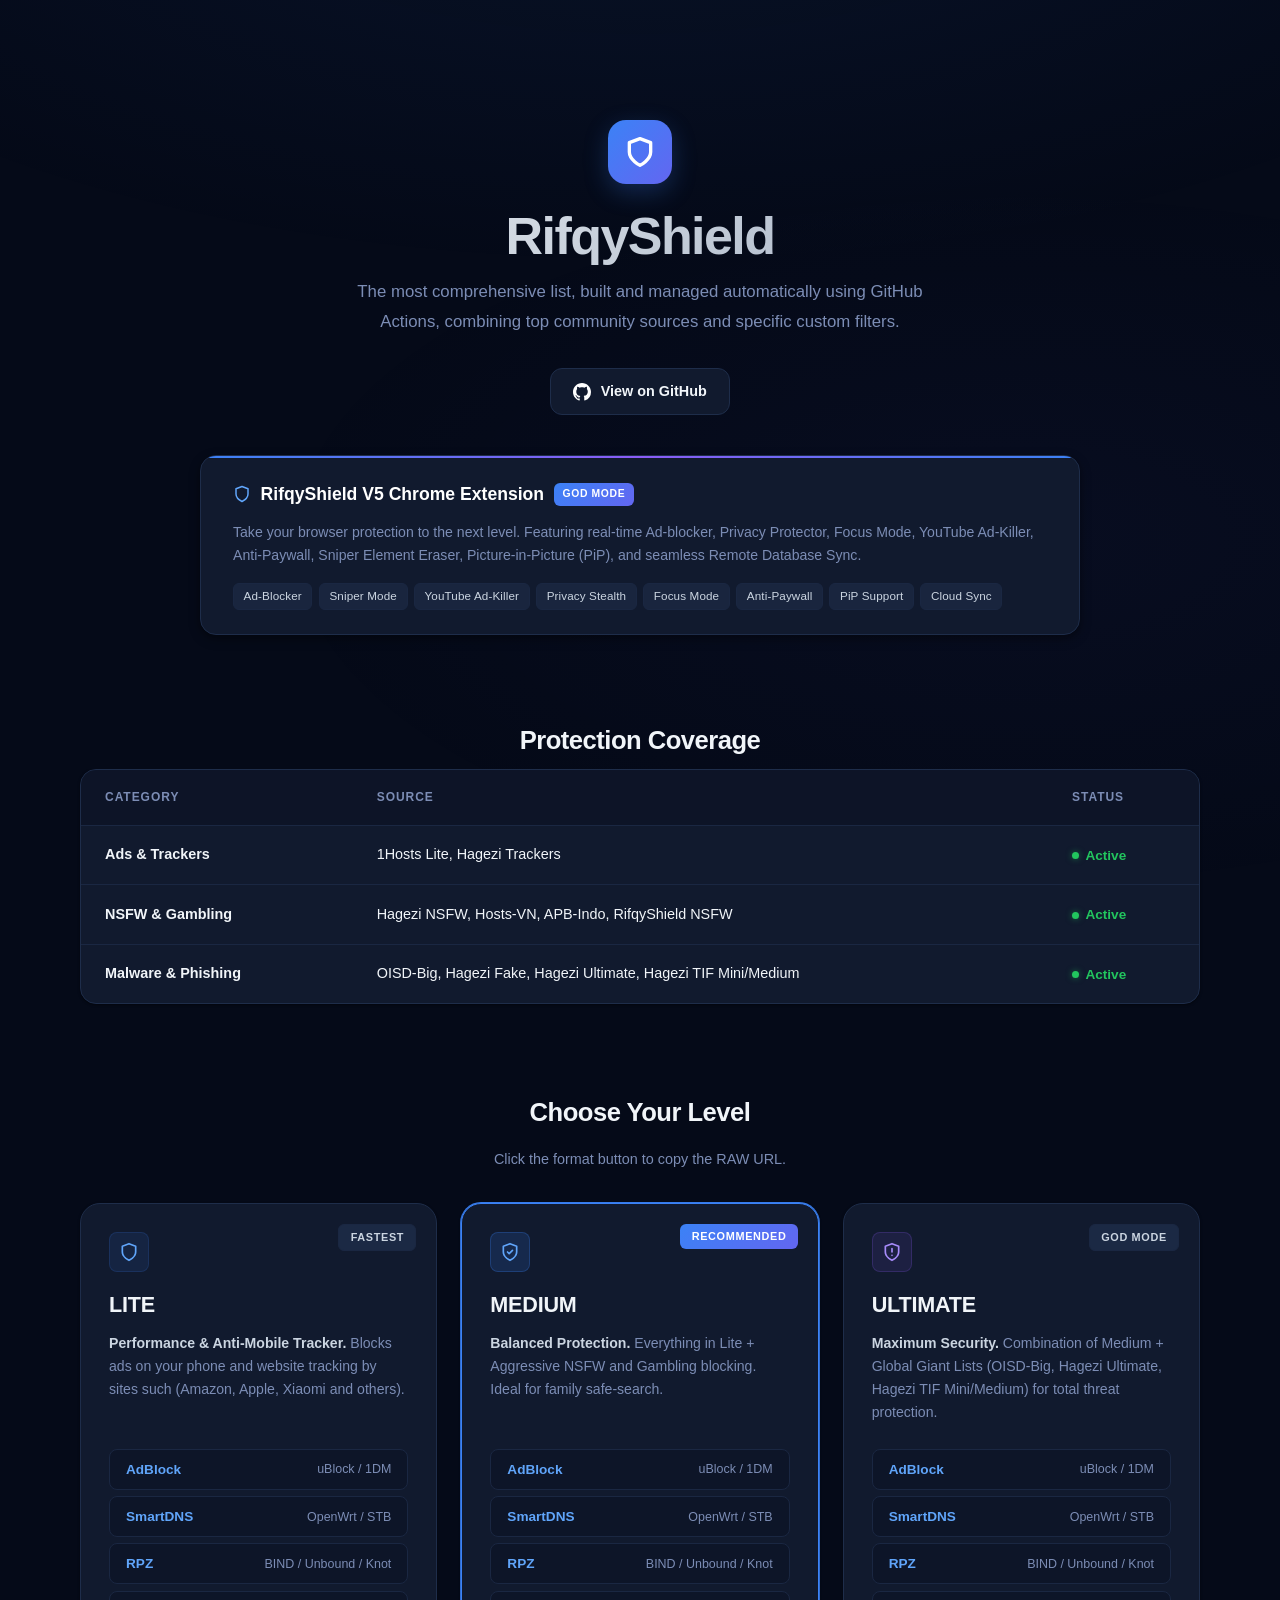
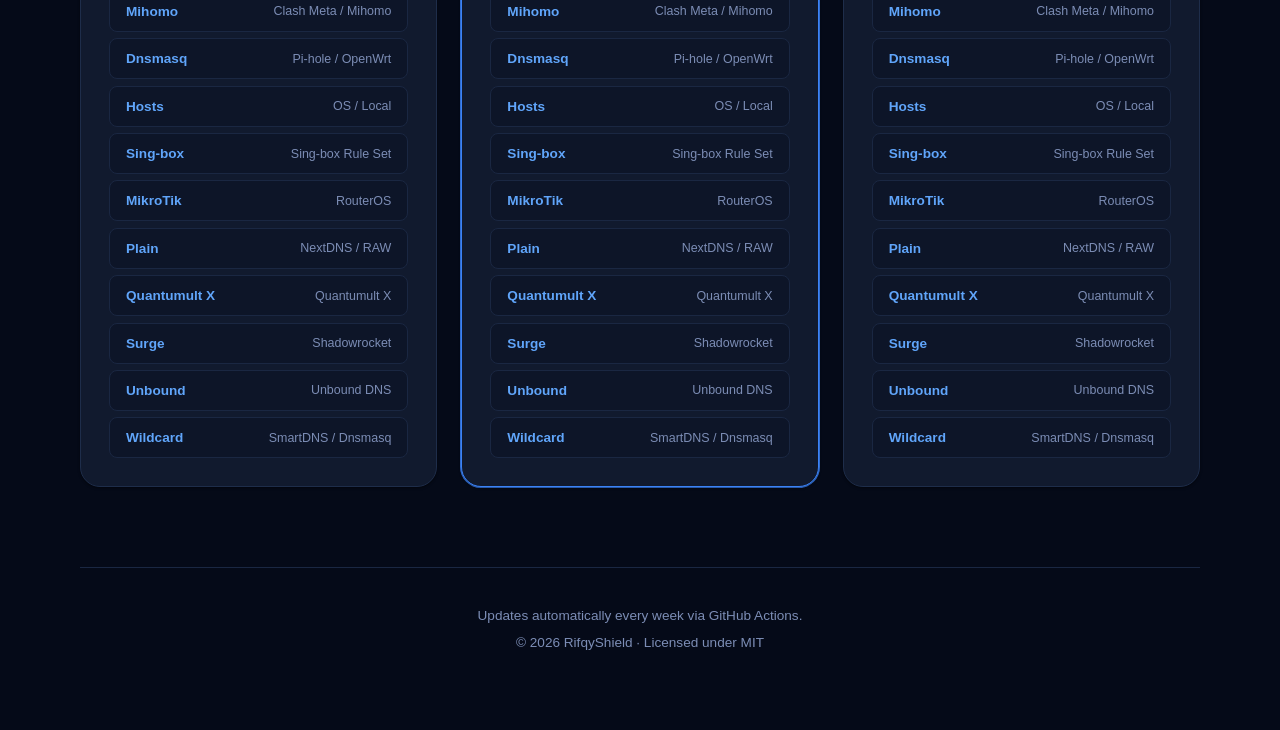
==== commit 9cb6081a: "Update index.html" ====
--- a/index.html
+++ b/index.html
@@ -664,12 +664,12 @@
                 </tr>
                 <tr>
                     <td><strong>NSFW & Gambling</strong></td>
-                    <td>Hagezi NSFW, Hosts-VN, APB-Indo, RifqyShield Custom</td>
+                    <td>Hagezi NSFW, Hosts-VN, APB-Indo, RifqyShield NSFW</td>
                     <td><span class="status-active"><span class="status-dot"></span> Active</span></td>
                 </tr>
                 <tr>
                     <td><strong>Malware & Phishing</strong></td>
-                    <td>OISD-Big, Hagezi Fake, Hagezi Ultimate, Hagezi TIF Mini</td>
+                    <td>OISD-Big, Hagezi Fake, Hagezi Ultimate, Hagezi TIF Mini/Medium</td>
                     <td><span class="status-active"><span class="status-dot"></span> Active</span></td>
                 </tr>
             </tbody>
@@ -796,7 +796,7 @@
                 </svg>
             </div>
             <h3>ULTIMATE</h3>
-            <p><strong>Maximum Security.</strong> Combination of Medium + Global Giant Lists (1Hosts-Extra, Hagezi Ultimate Mini) for total threat protection.</p>
+            <p><strong>Maximum Security.</strong> Combination of Medium + Global Giant Lists (OISD-Big, Hagezi Ultimate, Hagezi TIF Mini/Medium) for total threat protection.</p>
             <div class="copy-group">
                 <button class="copy-btn" onclick="copyLink(this, 'ultimate/adblock.txt')">
                     <span class="format">AdBlock</span> <span>uBlock / 1DM</span>
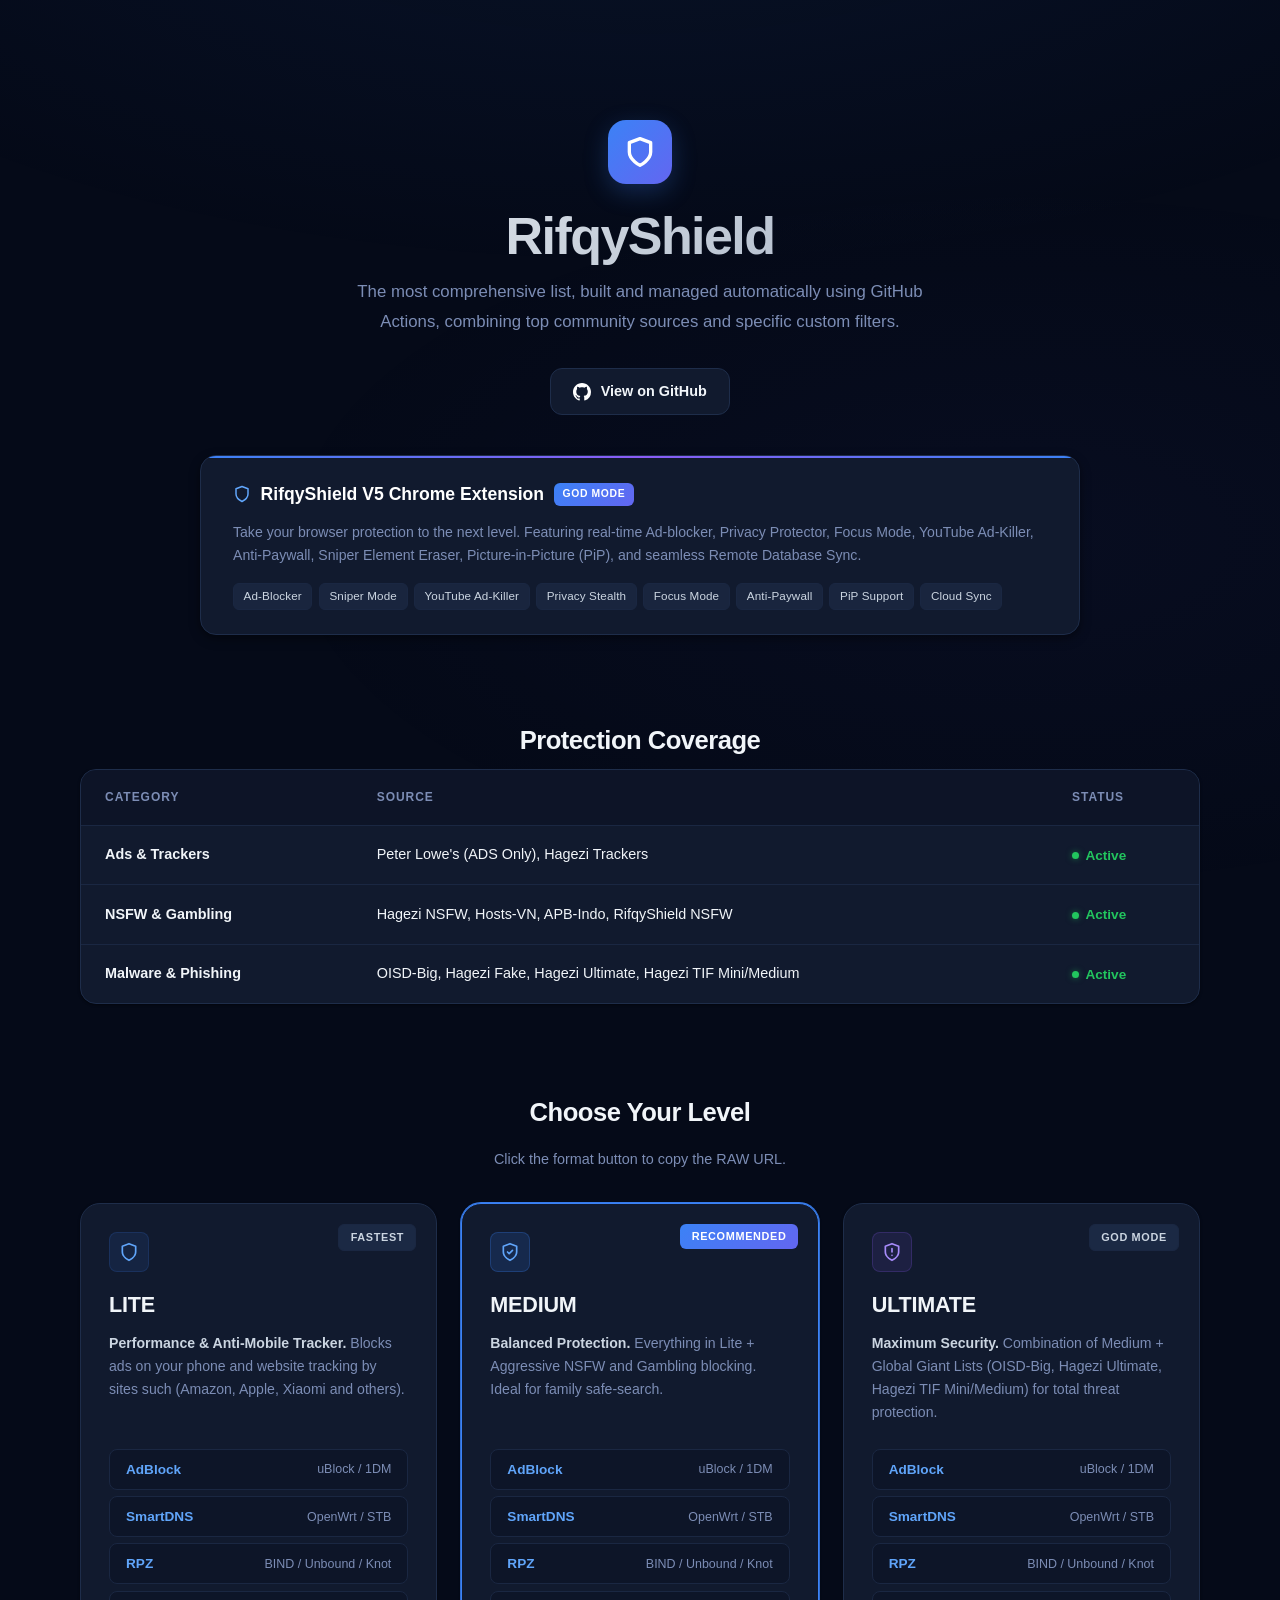
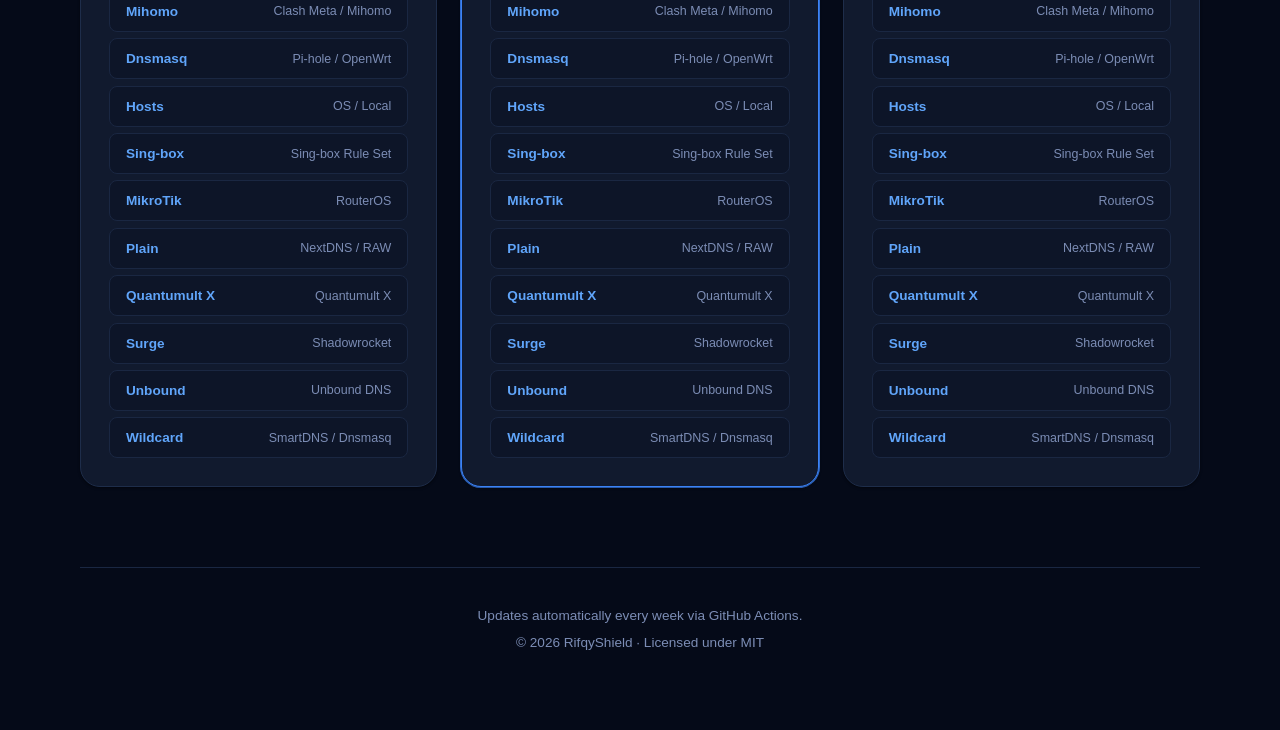
==== commit 20f9c3cd: "Update index.html" ====
--- a/index.html
+++ b/index.html
@@ -659,7 +659,7 @@
             <tbody>
                 <tr>
                     <td><strong>Ads & Trackers</strong></td>
-                    <td>1Hosts Lite, Hagezi Trackers</td>
+                    <td>Peter Lowe's (ADS Only), Hagezi Trackers</td>
                     <td><span class="status-active"><span class="status-dot"></span> Active</span></td>
                 </tr>
                 <tr>
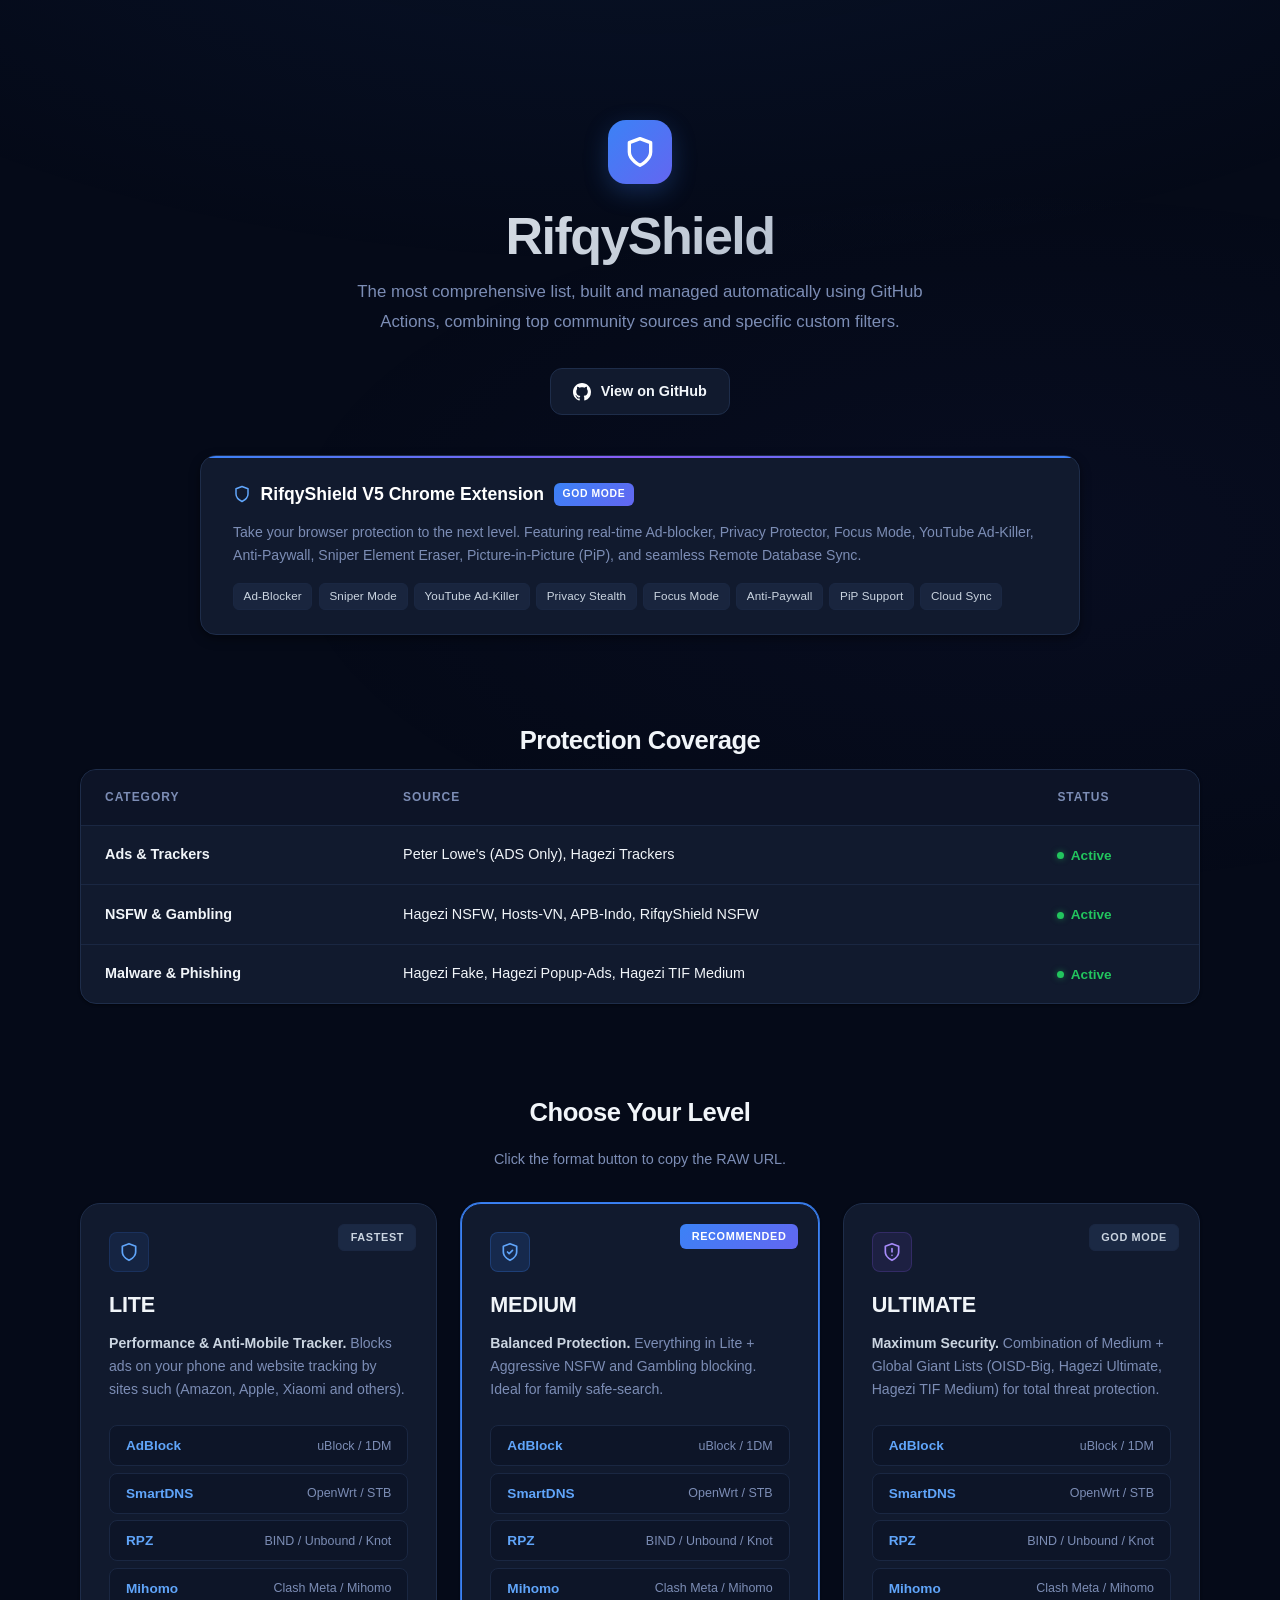
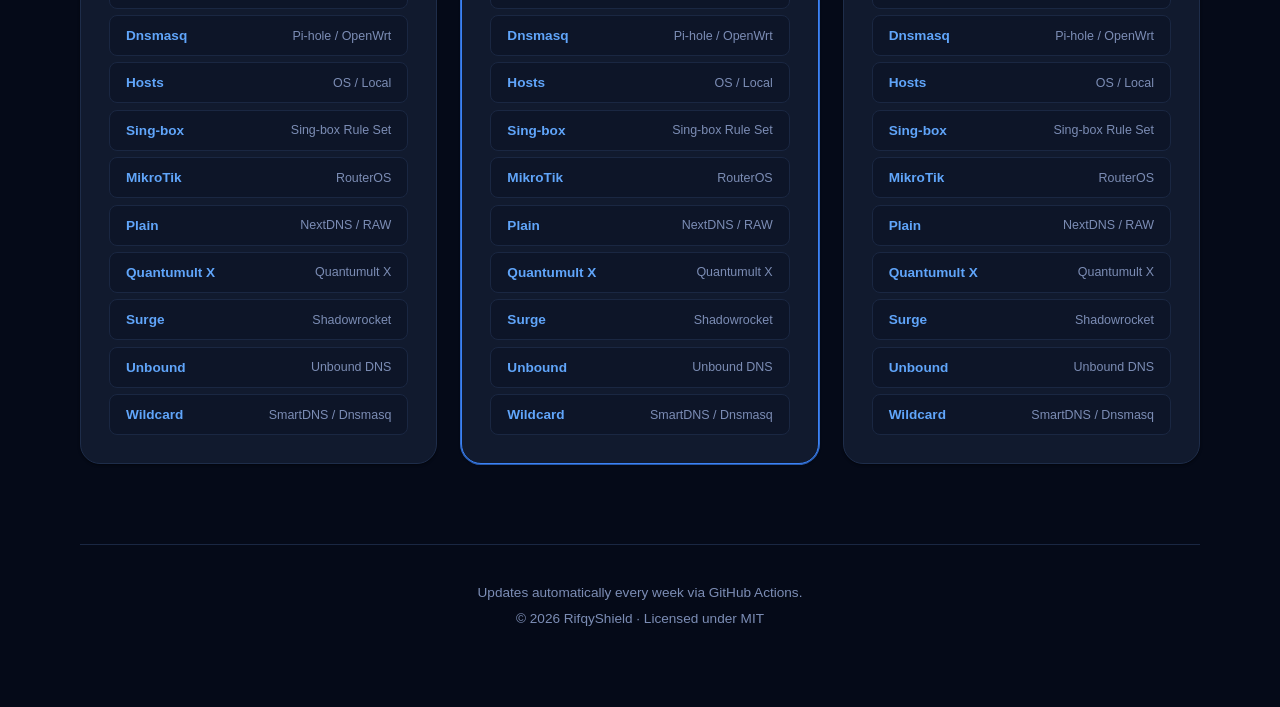
==== commit 7a746f07: "Update index.html" ====
--- a/index.html
+++ b/index.html
@@ -669,7 +669,7 @@
                 </tr>
                 <tr>
                     <td><strong>Malware & Phishing</strong></td>
-                    <td>OISD-Big, Hagezi Fake, Hagezi Ultimate, Hagezi TIF Mini/Medium</td>
+                    <td>Hagezi Fake, Hagezi Popup-Ads, Hagezi TIF Medium</td>
                     <td><span class="status-active"><span class="status-dot"></span> Active</span></td>
                 </tr>
             </tbody>
@@ -796,7 +796,7 @@
                 </svg>
             </div>
             <h3>ULTIMATE</h3>
-            <p><strong>Maximum Security.</strong> Combination of Medium + Global Giant Lists (OISD-Big, Hagezi Ultimate, Hagezi TIF Mini/Medium) for total threat protection.</p>
+            <p><strong>Maximum Security.</strong> Combination of Medium + Global Giant Lists (OISD-Big, Hagezi Ultimate, Hagezi TIF Medium) for total threat protection.</p>
             <div class="copy-group">
                 <button class="copy-btn" onclick="copyLink(this, 'ultimate/adblock.txt')">
                     <span class="format">AdBlock</span> <span>uBlock / 1DM</span>
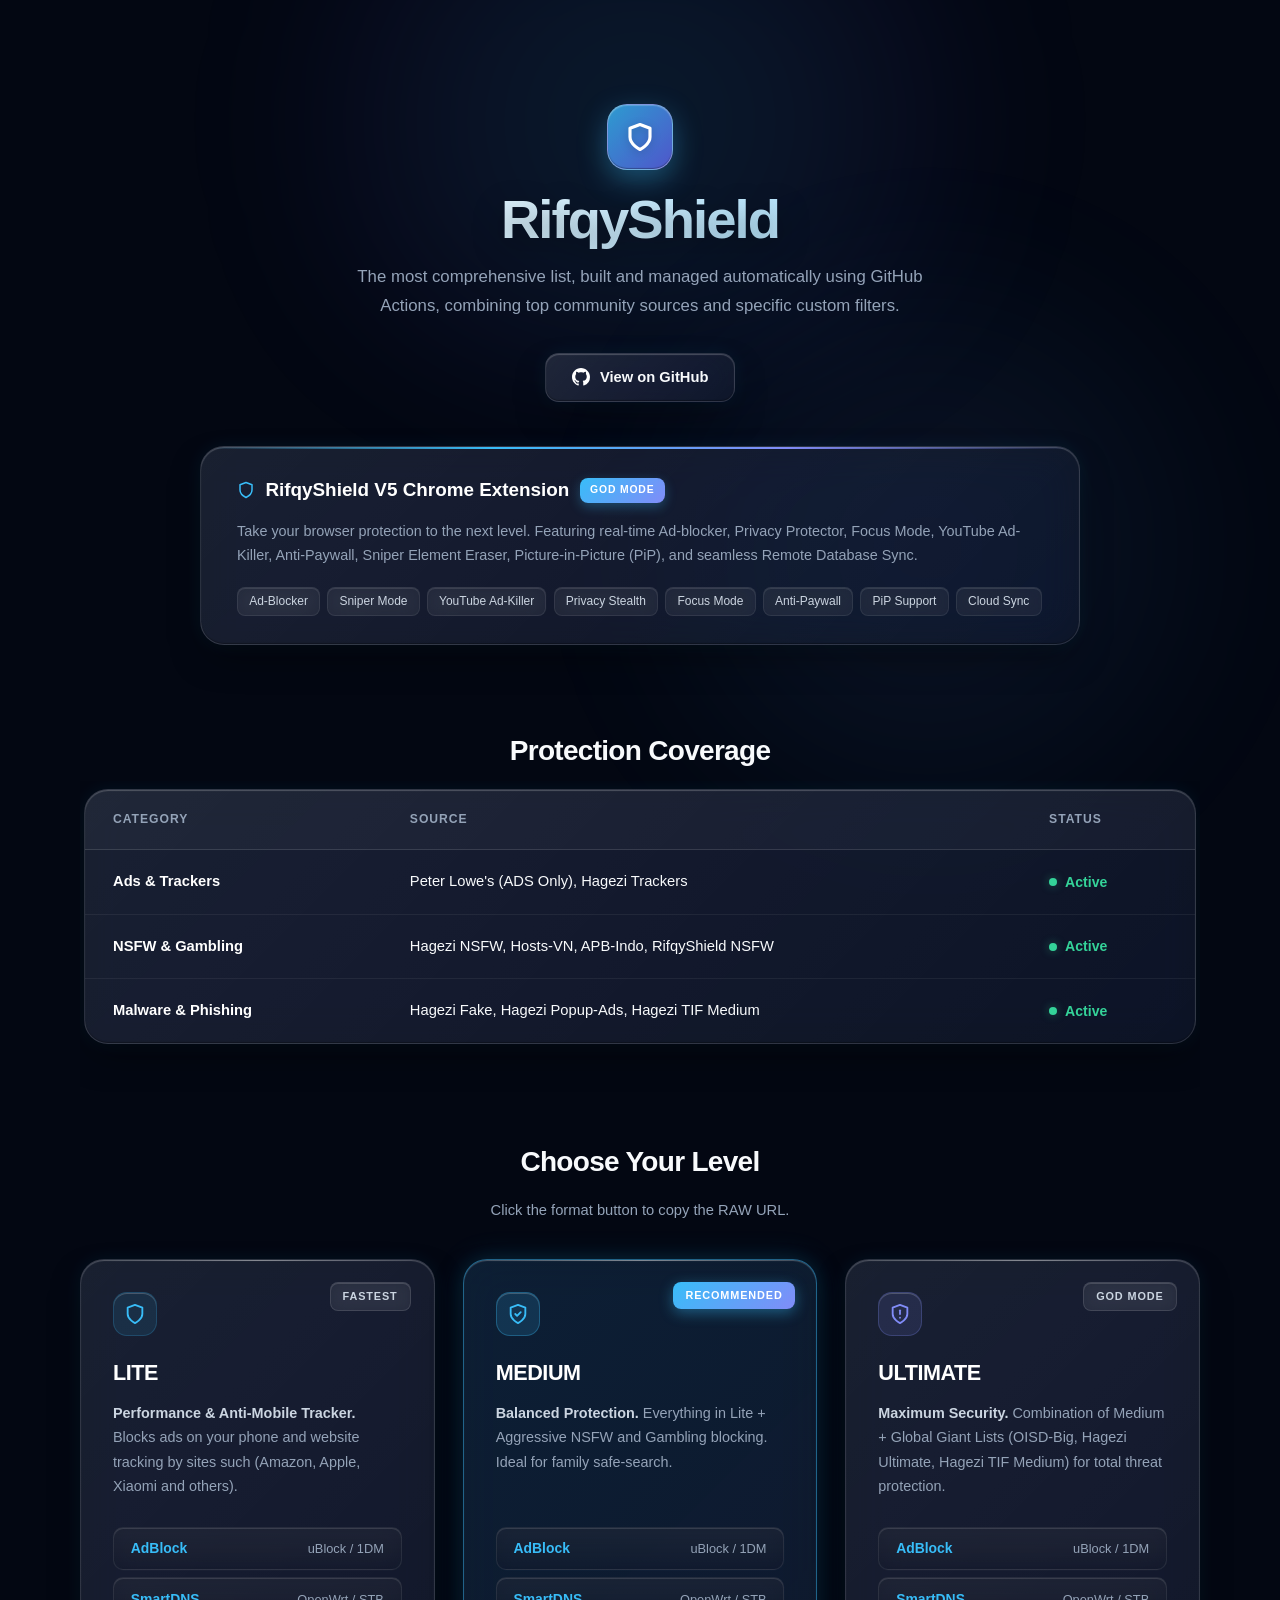
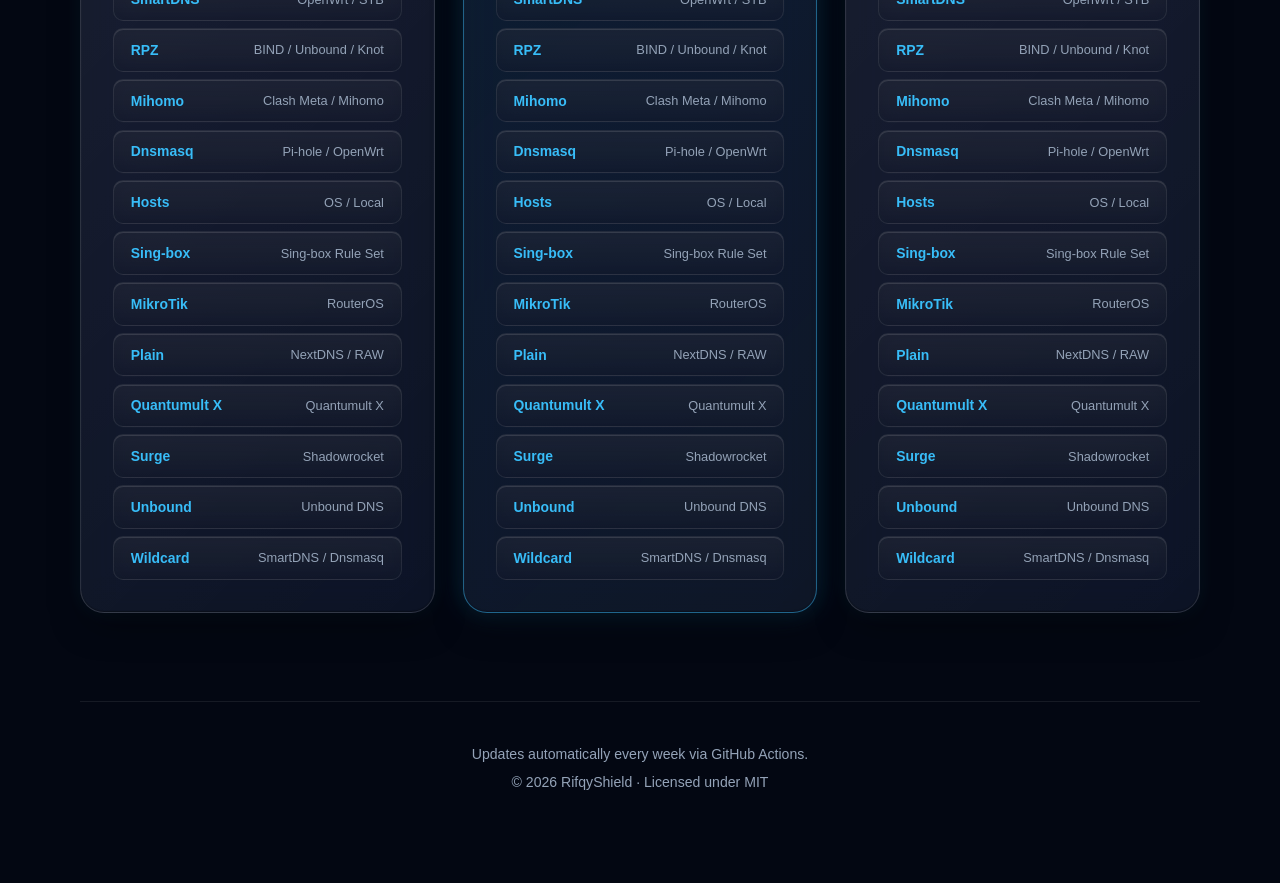
==== commit 3ea40949: "Update index.html" ====
--- a/index.html
+++ b/index.html
@@ -6,33 +6,39 @@
     <title>RifqyShield</title>
     <meta name="description" content="Comprehensive DNS blocklist with specific focus on Mobile OEM Tracking, Ads, and Malware protection.">
     <style>
-        /* UI/UX Upgrade: Modern Color Palette & Variables */
+        /* ================= LIQUID GLASS DESIGN SYSTEM ================= */
         :root {
-            --bg-color: #050a18;
-            --bg-surface: #0c1225;
-            --card-bg: #111a2e;
-            --card-bg-hover: #162038;
-            --card-border: #1e2d4a;
-            --card-border-hover: #3b82f6;
-            --text-main: #f1f5f9;
+            --bg-deep: #030712;
+            --liquid-primary: #38bdf8;
+            --liquid-secondary: #818cf8;
+            --liquid-accent: #60a5fa;
+            --liquid-glow: rgba(56, 189, 248, 0.25);
+            
+            /* Glass Surfaces */
+            --glass-base: rgba(15, 23, 42, 0.55);
+            --glass-card: linear-gradient(135deg, rgba(255, 255, 255, 0.07) 0%, rgba(255, 255, 255, 0.015) 100%), rgba(15, 23, 42, 0.58);
+            --glass-card-hover: linear-gradient(135deg, rgba(255, 255, 255, 0.12) 0%, rgba(255, 255, 255, 0.03) 100%), rgba(20, 31, 56, 0.68);
+            --glass-border: rgba(255, 255, 255, 0.12);
+            --glass-border-hover: rgba(56, 189, 248, 0.45);
+            --glass-specular: inset 0 1px 1px 0 rgba(255, 255, 255, 0.22), inset 0 -1px 1px 0 rgba(0, 0, 0, 0.3);
+            
+            /* Typography */
+            --text-main: #f8fafc;
             --text-secondary: #cbd5e1;
-            --text-muted: #7c8db5;
-            --accent: #3b82f6;
-            --accent-light: #60a5fa;
-            --accent-hover: #2563eb;
-            --accent-glow: rgba(59, 130, 246, 0.15);
-            --success: #22c55e;
-            --success-bg: rgba(34, 197, 94, 0.1);
-            --border-subtle: #1a2742;
-            --shadow-sm: 0 1px 3px rgba(0,0,0,0.3), 0 1px 2px rgba(0,0,0,0.2);
-            --shadow-md: 0 4px 12px rgba(0,0,0,0.3), 0 2px 6px rgba(0,0,0,0.2);
-            --shadow-lg: 0 12px 40px rgba(0,0,0,0.4), 0 4px 12px rgba(0,0,0,0.3);
-            --shadow-glow: 0 0 30px rgba(59,130,246,0.1);
-            --radius-sm: 8px;
-            --radius-md: 12px;
-            --radius-lg: 16px;
-            --radius-xl: 20px;
-            --transition: 0.25s cubic-bezier(0.4, 0, 0.2, 1);
+            --text-muted: #94a3b8;
+            
+            /* Accents */
+            --success: #34d399;
+            --success-glow: rgba(52, 211, 153, 0.4);
+            
+            /* Shadows & Radii */
+            --shadow-glass: 0 16px 36px -10px rgba(0, 0, 0, 0.5), 0 0 20px 0 rgba(56, 189, 248, 0.08);
+            --shadow-glass-lg: 0 24px 50px -12px rgba(0, 0, 0, 0.65), 0 0 35px 0 rgba(56, 189, 248, 0.2);
+            --radius-sm: 10px;
+            --radius-md: 14px;
+            --radius-lg: 20px;
+            --radius-xl: 24px;
+            --blur-strength: blur(20px) saturate(190%);
         }
 
         *, *::before, *::after {
@@ -41,28 +47,48 @@
 
         body {
             font-family: 'Inter', -apple-system, BlinkMacSystemFont, "Segoe UI", Roboto, Helvetica, Arial, sans-serif;
-            background-color: var(--bg-color);
+            background-color: var(--bg-deep);
             color: var(--text-main);
             margin: 0;
             line-height: 1.6;
             -webkit-font-smoothing: antialiased;
             -moz-osx-font-smoothing: grayscale;
             overflow-x: hidden;
-        }
-
-        /* Subtle background pattern */
-        body::before {
+            position: relative;
+            min-height: 100vh;
+        }
+
+        /* Ambient Fluid Nebula (Liquid Backdrop) */
+        body::before, body::after {
             content: '';
             position: fixed;
-            top: 0;
-            left: 0;
-            right: 0;
-            bottom: 0;
-            background:
-                radial-gradient(ellipse 80% 50% at 50% -20%, rgba(59,130,246,0.08), transparent),
-                radial-gradient(ellipse 60% 40% at 80% 60%, rgba(99,102,241,0.04), transparent);
+            border-radius: 50%;
             pointer-events: none;
             z-index: 0;
+            filter: blur(80px);
+            opacity: 0.5;
+            transition: all 0.5s ease;
+        }
+
+        body::before {
+            top: -10vw;
+            left: 50%;
+            transform: translateX(-50%);
+            width: 75vw;
+            height: 45vw;
+            max-width: 900px;
+            max-height: 500px;
+            background: radial-gradient(circle, rgba(56, 189, 248, 0.25) 0%, rgba(99, 102, 241, 0.15) 50%, transparent 70%);
+        }
+
+        body::after {
+            bottom: 5vw;
+            right: 5vw;
+            width: 45vw;
+            height: 45vw;
+            max-width: 600px;
+            max-height: 600px;
+            background: radial-gradient(circle, rgba(129, 140, 248, 0.18) 0%, rgba(56, 189, 248, 0.08) 60%, transparent 80%);
         }
 
         .container {
@@ -75,31 +101,25 @@
 
         @media (min-width: 768px) {
             .container {
-                padding: 2rem 2rem;
+                padding: 2.5rem 2rem;
             }
         }
 
         @media (min-width: 1024px) {
             .container {
-                padding: 2.5rem 2.5rem;
+                padding: 3rem 2.5rem;
             }
         }
 
         /* Hero Section */
         header {
             text-align: center;
-            padding: 3rem 0 2rem 0;
+            padding: 2.5rem 0 2rem 0;
         }
 
         @media (min-width: 768px) {
             header {
-                padding: 4rem 0 2.5rem 0;
-            }
-        }
-
-        @media (min-width: 1024px) {
-            header {
-                padding: 5rem 0 3rem 0;
+                padding: 3.5rem 0 2.5rem 0;
             }
         }
 
@@ -107,94 +127,103 @@
             display: inline-flex;
             align-items: center;
             justify-content: center;
-            width: 56px;
-            height: 56px;
-            border-radius: 16px;
-            background: linear-gradient(135deg, var(--accent), #6366f1);
-            margin-bottom: 1.5rem;
-            box-shadow: 0 8px 24px rgba(59,130,246,0.25);
+            width: 58px;
+            height: 58px;
+            border-radius: 18px;
+            background: linear-gradient(135deg, rgba(56, 189, 248, 0.8), rgba(99, 102, 241, 0.8));
+            margin-bottom: 1.25rem;
+            box-shadow: 0 10px 28px rgba(56, 189, 248, 0.35), var(--glass-specular);
+            backdrop-filter: var(--blur-strength);
+            -webkit-backdrop-filter: var(--blur-strength);
+            border: 1px solid rgba(255, 255, 255, 0.3);
         }
 
         @media (min-width: 768px) {
             .logo-mark {
-                width: 64px;
-                height: 64px;
-                border-radius: 18px;
+                width: 66px;
+                height: 66px;
+                border-radius: 20px;
             }
         }
 
         .logo-mark svg {
-            width: 28px;
-            height: 28px;
-        }
-
-        @media (min-width: 768px) {
-            .logo-mark svg {
-                width: 32px;
-                height: 32px;
-            }
+            width: 30px;
+            height: 30px;
+            filter: drop-shadow(0 2px 4px rgba(0, 0, 0, 0.2));
         }
 
         h1 {
-            font-size: clamp(1.75rem, 5vw, 3.25rem);
+            font-size: clamp(2rem, 5.5vw, 3.4rem);
             margin: 0 0 0.75rem 0;
-            background: linear-gradient(135deg, #f8fafc 0%, #94a3b8 100%);
+            background: linear-gradient(135deg, #ffffff 15%, #bae6fd 60%, #cbd5e1 100%);
             -webkit-background-clip: text;
             -webkit-text-fill-color: transparent;
             background-clip: text;
             font-weight: 800;
-            letter-spacing: -0.03em;
+            letter-spacing: -0.035em;
             line-height: 1.1;
+            text-shadow: 0 10px 30px rgba(0, 0, 0, 0.35);
         }
 
         .subtitle {
             color: var(--text-muted);
-            font-size: clamp(0.9rem, 2vw, 1.05rem);
-            max-width: 580px;
+            font-size: clamp(0.92rem, 2vw, 1.05rem);
+            max-width: 600px;
             margin: 0 auto 2rem auto;
             line-height: 1.75;
             font-weight: 400;
         }
 
-        /* GitHub Button */
+        /* Liquid Glass Button */
         .github-btn {
             display: inline-flex;
             align-items: center;
-            gap: 0.6rem;
-            background: var(--card-bg);
-            padding: 0.7rem 1.4rem;
+            gap: 0.65rem;
+            background: linear-gradient(135deg, rgba(255, 255, 255, 0.09) 0%, rgba(255, 255, 255, 0.02) 100%), rgba(15, 23, 42, 0.6);
+            backdrop-filter: var(--blur-strength);
+            -webkit-backdrop-filter: var(--blur-strength);
+            padding: 0.75rem 1.6rem;
             border-radius: var(--radius-md);
             color: var(--text-main);
             text-decoration: none;
             font-weight: 600;
-            font-size: 0.9rem;
-            border: 1px solid var(--card-border);
-            transition: all var(--transition);
-        }
+            font-size: 0.92rem;
+            border: 1px solid var(--glass-border);
+            box-shadow: var(--shadow-glass), var(--glass-specular);
+            transition: all 0.3s cubic-bezier(0.4, 0, 0.2, 1);
+        }
+
         .github-btn:hover {
-            background: var(--card-bg-hover);
-            border-color: #334155;
+            background: linear-gradient(135deg, rgba(255, 255, 255, 0.16) 0%, rgba(255, 255, 255, 0.04) 100%), rgba(30, 41, 59, 0.7);
+            border-color: var(--glass-border-hover);
             transform: translateY(-2px);
-            box-shadow: var(--shadow-md);
-            text-decoration: none;
-            color: var(--text-main);
-        }
-
-        /* Chrome Extension Banner */
+            box-shadow: var(--shadow-glass-lg);
+            color: #ffffff;
+        }
+
+        /* Chrome Extension Banner (Liquid Glass Slab) */
         .ext-banner {
-            margin: 2.5rem auto 1rem auto;
+            margin: 2.75rem auto 1.25rem auto;
             max-width: 880px;
-            background: var(--card-bg);
-            border: 1px solid var(--card-border);
-            border-radius: var(--radius-lg);
-            padding: 1.25rem 1.25rem;
-            box-shadow: var(--shadow-md);
+            background: var(--glass-card);
+            backdrop-filter: var(--blur-strength);
+            -webkit-backdrop-filter: var(--blur-strength);
+            border: 1px solid var(--glass-border);
+            border-radius: var(--radius-xl);
+            padding: 1.4rem 1.4rem;
+            box-shadow: var(--shadow-glass), var(--glass-specular);
             text-align: left;
             display: flex;
             flex-direction: column;
-            gap: 0.75rem;
+            gap: 0.85rem;
             position: relative;
             overflow: hidden;
+            transition: all 0.3s ease;
+        }
+
+        .ext-banner:hover {
+            border-color: rgba(56, 189, 248, 0.35);
+            box-shadow: var(--shadow-glass-lg);
         }
 
         .ext-banner::before {
@@ -204,12 +233,12 @@
             left: 0;
             right: 0;
             height: 2px;
-            background: linear-gradient(90deg, var(--accent), #8b5cf6, var(--accent));
+            background: linear-gradient(90deg, transparent, var(--liquid-primary), var(--liquid-secondary), transparent);
         }
 
         @media (min-width: 768px) {
             .ext-banner {
-                padding: 1.5rem 2rem;
+                padding: 1.75rem 2.25rem;
             }
         }
 
@@ -222,105 +251,107 @@
         }
 
         .ext-banner-title {
-            font-size: 1rem;
+            font-size: 1.05rem;
             font-weight: 700;
-            color: #fff;
+            color: #ffffff;
             display: flex;
             align-items: center;
-            gap: 0.6rem;
+            gap: 0.65rem;
         }
 
         @media (min-width: 768px) {
             .ext-banner-title {
-                font-size: 1.1rem;
+                font-size: 1.18rem;
             }
         }
 
         .ext-badge {
-            background: linear-gradient(135deg, var(--accent), #6366f1);
-            color: #fff;
+            background: linear-gradient(135deg, var(--liquid-primary), var(--liquid-secondary));
+            color: #ffffff;
             font-size: 0.65rem;
-            font-weight: 700;
-            padding: 0.2rem 0.55rem;
-            border-radius: 6px;
+            font-weight: 800;
+            padding: 0.25rem 0.65rem;
+            border-radius: 8px;
             text-transform: uppercase;
-            letter-spacing: 0.06em;
+            letter-spacing: 0.08em;
+            box-shadow: 0 4px 12px rgba(56, 189, 248, 0.3);
         }
 
         .ext-banner-desc {
             color: var(--text-muted);
-            font-size: 0.88rem;
-            line-height: 1.65;
+            font-size: 0.9rem;
+            line-height: 1.7;
             margin: 0;
         }
 
         .ext-tags {
             display: flex;
             flex-wrap: wrap;
-            gap: 0.4rem;
-            margin-top: 0.25rem;
+            gap: 0.45rem;
+            margin-top: 0.35rem;
         }
 
         .ext-tag {
-            background: rgba(30, 45, 74, 0.6);
-            border: 1px solid var(--border-subtle);
+            background: rgba(255, 255, 255, 0.05);
+            backdrop-filter: blur(10px);
+            -webkit-backdrop-filter: blur(10px);
+            border: 1px solid rgba(255, 255, 255, 0.08);
             color: var(--text-secondary);
-            font-size: 0.73rem;
+            font-size: 0.75rem;
             font-weight: 500;
-            padding: 0.2rem 0.6rem;
-            border-radius: 6px;
-            letter-spacing: 0.01em;
+            padding: 0.25rem 0.7rem;
+            border-radius: 8px;
+            box-shadow: inset 0 1px 0 rgba(255, 255, 255, 0.1);
         }
 
         /* Section Headings */
         .section-heading {
             text-align: center;
-            margin-bottom: 0.5rem;
-            font-size: clamp(1.25rem, 3vw, 1.6rem);
-            font-weight: 700;
-            letter-spacing: -0.02em;
+            margin-bottom: 0.45rem;
+            font-size: clamp(1.35rem, 3.2vw, 1.75rem);
+            font-weight: 800;
+            letter-spacing: -0.025em;
             color: var(--text-main);
         }
 
         .section-sub {
             text-align: center;
             color: var(--text-muted);
-            margin-bottom: 1.75rem;
-            font-size: 0.9rem;
-        }
-
-        /* Features Table */
+            margin-bottom: 2rem;
+            font-size: 0.92rem;
+        }
+
+        /* Liquid Features Table */
         .table-wrapper {
             overflow-x: auto;
             -webkit-overflow-scrolling: touch;
-            padding-bottom: 0.5rem;
-            margin: 0 -0.5rem;
-            padding-left: 0.5rem;
-            padding-right: 0.5rem;
+            padding: 0.5rem 0.25rem 1rem 0.25rem;
         }
 
         .features-table {
             width: 100%;
-            min-width: 480px;
+            min-width: 500px;
             border-collapse: separate;
             border-spacing: 0;
             margin: 0 0 2rem 0;
-            background: var(--card-bg);
-            border-radius: var(--radius-lg);
-            border: 1px solid var(--card-border);
+            background: var(--glass-card);
+            backdrop-filter: var(--blur-strength);
+            -webkit-backdrop-filter: var(--blur-strength);
+            border-radius: var(--radius-xl);
+            border: 1px solid var(--glass-border);
             overflow: hidden;
-            box-shadow: var(--shadow-sm);
+            box-shadow: var(--shadow-glass), var(--glass-specular);
         }
 
         .features-table th, .features-table td {
-            padding: 0.9rem 1.2rem;
+            padding: 1rem 1.4rem;
             text-align: left;
-            border-bottom: 1px solid var(--border-subtle);
+            border-bottom: 1px solid rgba(255, 255, 255, 0.06);
         }
 
         @media (min-width: 768px) {
             .features-table th, .features-table td {
-                padding: 1.1rem 1.5rem;
+                padding: 1.25rem 1.75rem;
             }
         }
 
@@ -329,156 +360,172 @@
         }
 
         .features-table th {
-            background-color: rgba(10, 17, 35, 0.6);
+            background: rgba(255, 255, 255, 0.03);
             color: var(--text-muted);
-            font-size: 0.75rem;
-            font-weight: 600;
+            font-size: 0.76rem;
+            font-weight: 700;
             text-transform: uppercase;
             letter-spacing: 0.08em;
+            border-bottom: 1px solid var(--glass-border);
         }
 
         .features-table td {
-            font-size: 0.9rem;
+            font-size: 0.92rem;
         }
 
         .features-table td strong {
-            color: var(--text-main);
+            color: #ffffff;
             font-weight: 600;
         }
 
         .status-active {
             display: inline-flex;
             align-items: center;
-            gap: 0.4rem;
+            gap: 0.5rem;
             color: var(--success);
             font-weight: 600;
-            font-size: 0.85rem;
+            font-size: 0.88rem;
         }
 
         .status-dot {
-            width: 7px;
-            height: 7px;
+            width: 8px;
+            height: 8px;
             border-radius: 50%;
             background: var(--success);
             display: inline-block;
-            box-shadow: 0 0 6px rgba(34,197,94,0.5);
-        }
-
-        /* Variants Grid */
+            box-shadow: 0 0 10px var(--success-glow);
+        }
+
+        /* Variants Grid (Liquid Glass Cards) */
         .variants-grid {
             display: grid;
             grid-template-columns: 1fr;
-            gap: 1.25rem;
-            margin-top: 2rem;
+            gap: 1.5rem;
+            margin-top: 2.25rem;
         }
 
         @media (min-width: 768px) {
             .variants-grid {
                 grid-template-columns: repeat(2, 1fr);
-                gap: 1.5rem;
+                gap: 1.75rem;
             }
         }
 
         @media (min-width: 1024px) {
             .variants-grid {
                 grid-template-columns: repeat(3, 1fr);
-                gap: 1.5rem;
-            }
-        }
-
-        /* Cards */
+                gap: 1.75rem;
+            }
+        }
+
+        /* Glass Cards */
         .card {
-            background-color: var(--card-bg);
+            background: var(--glass-card);
+            backdrop-filter: var(--blur-strength);
+            -webkit-backdrop-filter: var(--blur-strength);
             border-radius: var(--radius-xl);
-            padding: 1.5rem;
-            border: 1px solid var(--card-border);
-            transition: all var(--transition);
+            padding: 1.75rem;
+            border: 1px solid var(--glass-border);
+            box-shadow: var(--shadow-glass), var(--glass-specular);
+            transition: all 0.35s cubic-bezier(0.4, 0, 0.2, 1);
             position: relative;
             display: flex;
             flex-direction: column;
-            box-shadow: var(--shadow-sm);
+            overflow: hidden;
         }
 
         @media (min-width: 768px) {
             .card {
-                padding: 1.75rem;
-            }
+                padding: 2rem;
+            }
+        }
+
+        .card::before {
+            content: '';
+            position: absolute;
+            top: 0;
+            left: 0;
+            right: 0;
+            height: 1px;
+            background: linear-gradient(90deg, transparent, rgba(255, 255, 255, 0.35), transparent);
         }
 
         .card:hover {
-            transform: translateY(-4px);
-            border-color: var(--card-border-hover);
-            box-shadow: var(--shadow-lg), var(--shadow-glow);
+            transform: translateY(-6px);
+            background: var(--glass-card-hover);
+            border-color: var(--glass-border-hover);
+            box-shadow: var(--shadow-glass-lg);
         }
 
         .card--featured {
-            border-color: var(--accent);
-            box-shadow: var(--shadow-sm), 0 0 0 1px var(--accent);
+            border-color: rgba(56, 189, 248, 0.45);
+            background: linear-gradient(135deg, rgba(56, 189, 248, 0.08) 0%, rgba(255, 255, 255, 0.02) 100%), rgba(15, 23, 42, 0.65);
+            box-shadow: var(--shadow-glass), 0 0 30px rgba(56, 189, 248, 0.15), var(--glass-specular);
         }
 
         .card--featured:hover {
-            box-shadow: var(--shadow-lg), 0 0 40px rgba(59,130,246,0.15);
+            border-color: rgba(56, 189, 248, 0.7);
+            box-shadow: var(--shadow-glass-lg), 0 0 45px rgba(56, 189, 248, 0.25);
         }
 
         .card-badge {
             position: absolute;
-            top: 1.25rem;
-            right: 1.25rem;
+            top: 1.4rem;
+            right: 1.4rem;
             font-size: 0.68rem;
-            font-weight: 700;
-            padding: 0.25rem 0.7rem;
-            border-radius: 6px;
-            background: rgba(30,45,74,0.8);
+            font-weight: 800;
+            padding: 0.3rem 0.75rem;
+            border-radius: 8px;
+            background: rgba(255, 255, 255, 0.06);
+            backdrop-filter: blur(8px);
+            -webkit-backdrop-filter: blur(8px);
             color: var(--text-secondary);
             text-transform: uppercase;
-            letter-spacing: 0.06em;
-            border: 1px solid var(--border-subtle);
+            letter-spacing: 0.08em;
+            border: 1px solid rgba(255, 255, 255, 0.12);
+            box-shadow: inset 0 1px 0 rgba(255, 255, 255, 0.15);
         }
 
         .card-badge--accent {
-            background: linear-gradient(135deg, var(--accent), #6366f1);
-            color: white;
+            background: linear-gradient(135deg, var(--liquid-primary), var(--liquid-secondary));
+            color: #ffffff;
             border: none;
+            box-shadow: 0 4px 14px rgba(56, 189, 248, 0.4);
         }
 
         .card-icon {
-            width: 40px;
-            height: 40px;
-            border-radius: var(--radius-sm);
+            width: 44px;
+            height: 44px;
+            border-radius: var(--radius-md);
             display: flex;
             align-items: center;
             justify-content: center;
-            margin-bottom: 1rem;
-            background: rgba(59,130,246,0.1);
-            border: 1px solid rgba(59,130,246,0.15);
+            margin-bottom: 1.25rem;
+            background: rgba(56, 189, 248, 0.1);
+            border: 1px solid rgba(56, 189, 248, 0.2);
+            box-shadow: inset 0 1px 0 rgba(255, 255, 255, 0.2);
         }
 
         .card-icon svg {
-            width: 20px;
-            height: 20px;
-            color: var(--accent-light);
+            width: 22px;
+            height: 22px;
+            color: var(--liquid-primary);
         }
 
         .card h3 {
-            margin: 0 0 0.6rem 0;
-            font-size: 1.25rem;
-            font-weight: 700;
-            letter-spacing: -0.01em;
-            color: var(--text-main);
-        }
-
-        @media (min-width: 768px) {
-            .card h3 {
-                font-size: 1.35rem;
-            }
+            margin: 0 0 0.65rem 0;
+            font-size: 1.35rem;
+            font-weight: 800;
+            letter-spacing: -0.02em;
+            color: #ffffff;
         }
 
         .card p {
             color: var(--text-muted);
-            font-size: 0.88rem;
-            margin: 0 0 1.5rem 0;
+            font-size: 0.9rem;
+            margin: 0 0 1.75rem 0;
             flex-grow: 1;
-            line-height: 1.65;
+            line-height: 1.7;
         }
 
         .card p strong {
@@ -486,41 +533,46 @@
             font-weight: 600;
         }
 
-        /* Copy Buttons */
+        /* Glass Copy Buttons */
         .copy-group {
             display: flex;
             flex-direction: column;
-            gap: 0.4rem;
+            gap: 0.45rem;
             margin-top: auto;
         }
 
         .copy-btn {
-            background: rgba(10, 17, 35, 0.5);
-            border: 1px solid var(--border-subtle);
+            background: linear-gradient(180deg, rgba(255, 255, 255, 0.05) 0%, rgba(255, 255, 255, 0.015) 100%), rgba(10, 17, 35, 0.5);
+            backdrop-filter: blur(12px);
+            -webkit-backdrop-filter: blur(12px);
+            border: 1px solid rgba(255, 255, 255, 0.08);
             color: var(--text-secondary);
-            padding: 0.65rem 0.85rem;
+            padding: 0.72rem 0.95rem;
             border-radius: var(--radius-sm);
             cursor: pointer;
             display: flex;
             justify-content: space-between;
             align-items: center;
-            font-size: 0.82rem;
+            font-size: 0.84rem;
             font-family: inherit;
-            transition: all 0.2s ease;
+            transition: all 0.25s cubic-bezier(0.4, 0, 0.2, 1);
             gap: 0.5rem;
+            box-shadow: inset 0 1px 0 rgba(255, 255, 255, 0.12);
         }
 
         @media (min-width: 768px) {
             .copy-btn {
-                padding: 0.75rem 1rem;
-                font-size: 0.85rem;
+                padding: 0.8rem 1.05rem;
+                font-size: 0.87rem;
             }
         }
 
         .copy-btn:hover {
-            background: var(--card-bg-hover);
-            border-color: #2d4060;
-            color: var(--text-main);
+            background: linear-gradient(180deg, rgba(255, 255, 255, 0.12) 0%, rgba(255, 255, 255, 0.03) 100%), rgba(30, 41, 59, 0.65);
+            border-color: rgba(56, 189, 248, 0.4);
+            color: #ffffff;
+            transform: translateY(-1px) scale(1.005);
+            box-shadow: 0 6px 16px rgba(0, 0, 0, 0.25), inset 0 1px 0 rgba(255, 255, 255, 0.25);
         }
 
         .copy-btn:active {
@@ -529,56 +581,68 @@
 
         .copy-btn span.format {
             font-weight: 700;
-            color: var(--accent-light);
+            color: var(--liquid-primary);
             white-space: nowrap;
         }
 
         .copy-btn span:last-child {
             color: var(--text-muted);
-            font-size: 0.78rem;
+            font-size: 0.8rem;
             text-align: right;
         }
 
         /* Footer */
         footer {
             text-align: center;
-            margin-top: 4rem;
-            padding: 2rem 0;
+            margin-top: 4.5rem;
+            padding: 2.25rem 0;
             color: var(--text-muted);
-            font-size: 0.85rem;
-            border-top: 1px solid var(--border-subtle);
+            font-size: 0.88rem;
+            border-top: 1px solid rgba(255, 255, 255, 0.08);
+            position: relative;
         }
 
         @media (min-width: 768px) {
             footer {
-                margin-top: 5rem;
+                margin-top: 5.5rem;
             }
         }
 
         footer p {
-            margin: 0.3rem 0;
-        }
-
-        a { color: var(--accent-light); text-decoration: none; transition: color 0.2s; }
-        a:hover { color: var(--accent); text-decoration: none; }
-
-        /* Toast notification */
+            margin: 0.35rem 0;
+        }
+
+        a { 
+            color: var(--liquid-primary); 
+            text-decoration: none; 
+            transition: color 0.2s ease; 
+        }
+        
+        a:hover { 
+            color: #ffffff; 
+            text-shadow: 0 0 10px rgba(56, 189, 248, 0.5);
+            text-decoration: none; 
+        }
+
+        /* Liquid Glass Toast */
         .toast {
             position: fixed;
-            bottom: 1.5rem;
+            bottom: 2rem;
             left: 50%;
             transform: translateX(-50%) translateY(100px);
-            background: var(--card-bg);
-            border: 1px solid var(--success);
-            color: var(--success);
-            padding: 0.65rem 1.25rem;
+            background: linear-gradient(135deg, rgba(255, 255, 255, 0.15) 0%, rgba(255, 255, 255, 0.05) 100%), rgba(15, 23, 42, 0.85);
+            backdrop-filter: var(--blur-strength);
+            -webkit-backdrop-filter: var(--blur-strength);
+            border: 1px solid rgba(52, 211, 153, 0.5);
+            color: #6ee7b7;
+            padding: 0.75rem 1.5rem;
             border-radius: var(--radius-md);
-            font-size: 0.85rem;
-            font-weight: 600;
-            box-shadow: var(--shadow-lg);
+            font-size: 0.88rem;
+            font-weight: 700;
+            box-shadow: 0 16px 36px rgba(0, 0, 0, 0.5), 0 0 20px rgba(52, 211, 153, 0.25), inset 0 1px 0 rgba(255, 255, 255, 0.3);
             z-index: 1000;
             opacity: 0;
-            transition: all 0.3s cubic-bezier(0.4, 0, 0.2, 1);
+            transition: all 0.35s cubic-bezier(0.4, 0, 0.2, 1);
             pointer-events: none;
         }
 
@@ -587,20 +651,21 @@
             opacity: 1;
         }
 
-        /* Scrollbar */
+        /* Custom Glass Scrollbar */
         ::-webkit-scrollbar {
-            width: 6px;
-            height: 6px;
+            width: 7px;
+            height: 7px;
         }
         ::-webkit-scrollbar-track {
             background: transparent;
         }
         ::-webkit-scrollbar-thumb {
-            background: var(--border-subtle);
-            border-radius: 3px;
+            background: rgba(255, 255, 255, 0.14);
+            border-radius: 4px;
+            backdrop-filter: blur(8px);
         }
         ::-webkit-scrollbar-thumb:hover {
-            background: #2d4060;
+            background: rgba(56, 189, 248, 0.4);
         }
     </style>
 </head>
@@ -624,7 +689,7 @@
         <div class="ext-banner">
             <div class="ext-banner-header">
                 <div class="ext-banner-title">
-                    <svg width="18" height="18" viewBox="0 0 24 24" fill="none" stroke="currentColor" stroke-width="2" stroke-linecap="round" stroke-linejoin="round" style="color: var(--accent-light);">
+                    <svg width="18" height="18" viewBox="0 0 24 24" fill="none" stroke="currentColor" stroke-width="2" stroke-linecap="round" stroke-linejoin="round" style="color: var(--liquid-primary);">
                         <path d="M12 22s8-4 8-10V5l-8-3-8 3v7c0 6 8 10 8 10z"/>
                     </svg>
                     RifqyShield V5 Chrome Extension <span class="ext-badge">God Mode</span>
@@ -735,7 +800,7 @@
 
         <div class="card card--featured">
             <div class="card-badge card-badge--accent">Recommended</div>
-            <div class="card-icon" style="background: rgba(59,130,246,0.15); border-color: rgba(59,130,246,0.25);">
+            <div class="card-icon" style="background: rgba(56, 189, 248, 0.15); border-color: rgba(56, 189, 248, 0.3);">
                 <svg viewBox="0 0 24 24" fill="none" stroke="currentColor" stroke-width="2" stroke-linecap="round" stroke-linejoin="round">
                     <path d="M12 22s8-4 8-10V5l-8-3-8 3v7c0 6 8 10 8 10z"/>
                     <polyline points="9 12 11 14 15 10"/>
@@ -788,8 +853,8 @@
 
         <div class="card">
             <div class="card-badge">God Mode</div>
-            <div class="card-icon" style="background: rgba(139,92,246,0.1); border-color: rgba(139,92,246,0.2);">
-                <svg viewBox="0 0 24 24" fill="none" stroke="currentColor" stroke-width="2" stroke-linecap="round" stroke-linejoin="round" style="color: #a78bfa;">
+            <div class="card-icon" style="background: rgba(129, 140, 248, 0.12); border-color: rgba(129, 140, 248, 0.25);">
+                <svg viewBox="0 0 24 24" fill="none" stroke="currentColor" stroke-width="2" stroke-linecap="round" stroke-linejoin="round" style="color: var(--liquid-secondary);">
                     <path d="M12 22s8-4 8-10V5l-8-3-8 3v7c0 6 8 10 8 10z"/>
                     <path d="M12 8v4"/>
                     <path d="M12 16h.01"/>
@@ -860,7 +925,7 @@
             toast.classList.add('show');
             
             const originalText = btn.innerHTML;
-            btn.innerHTML = "<span style='color: #22c55e; font-weight: 700;'>Copied</span>";
+            btn.innerHTML = "<span style='color: #34d399; font-weight: 700;'>Copied</span>";
             
             setTimeout(() => {
                 btn.innerHTML = originalText;
